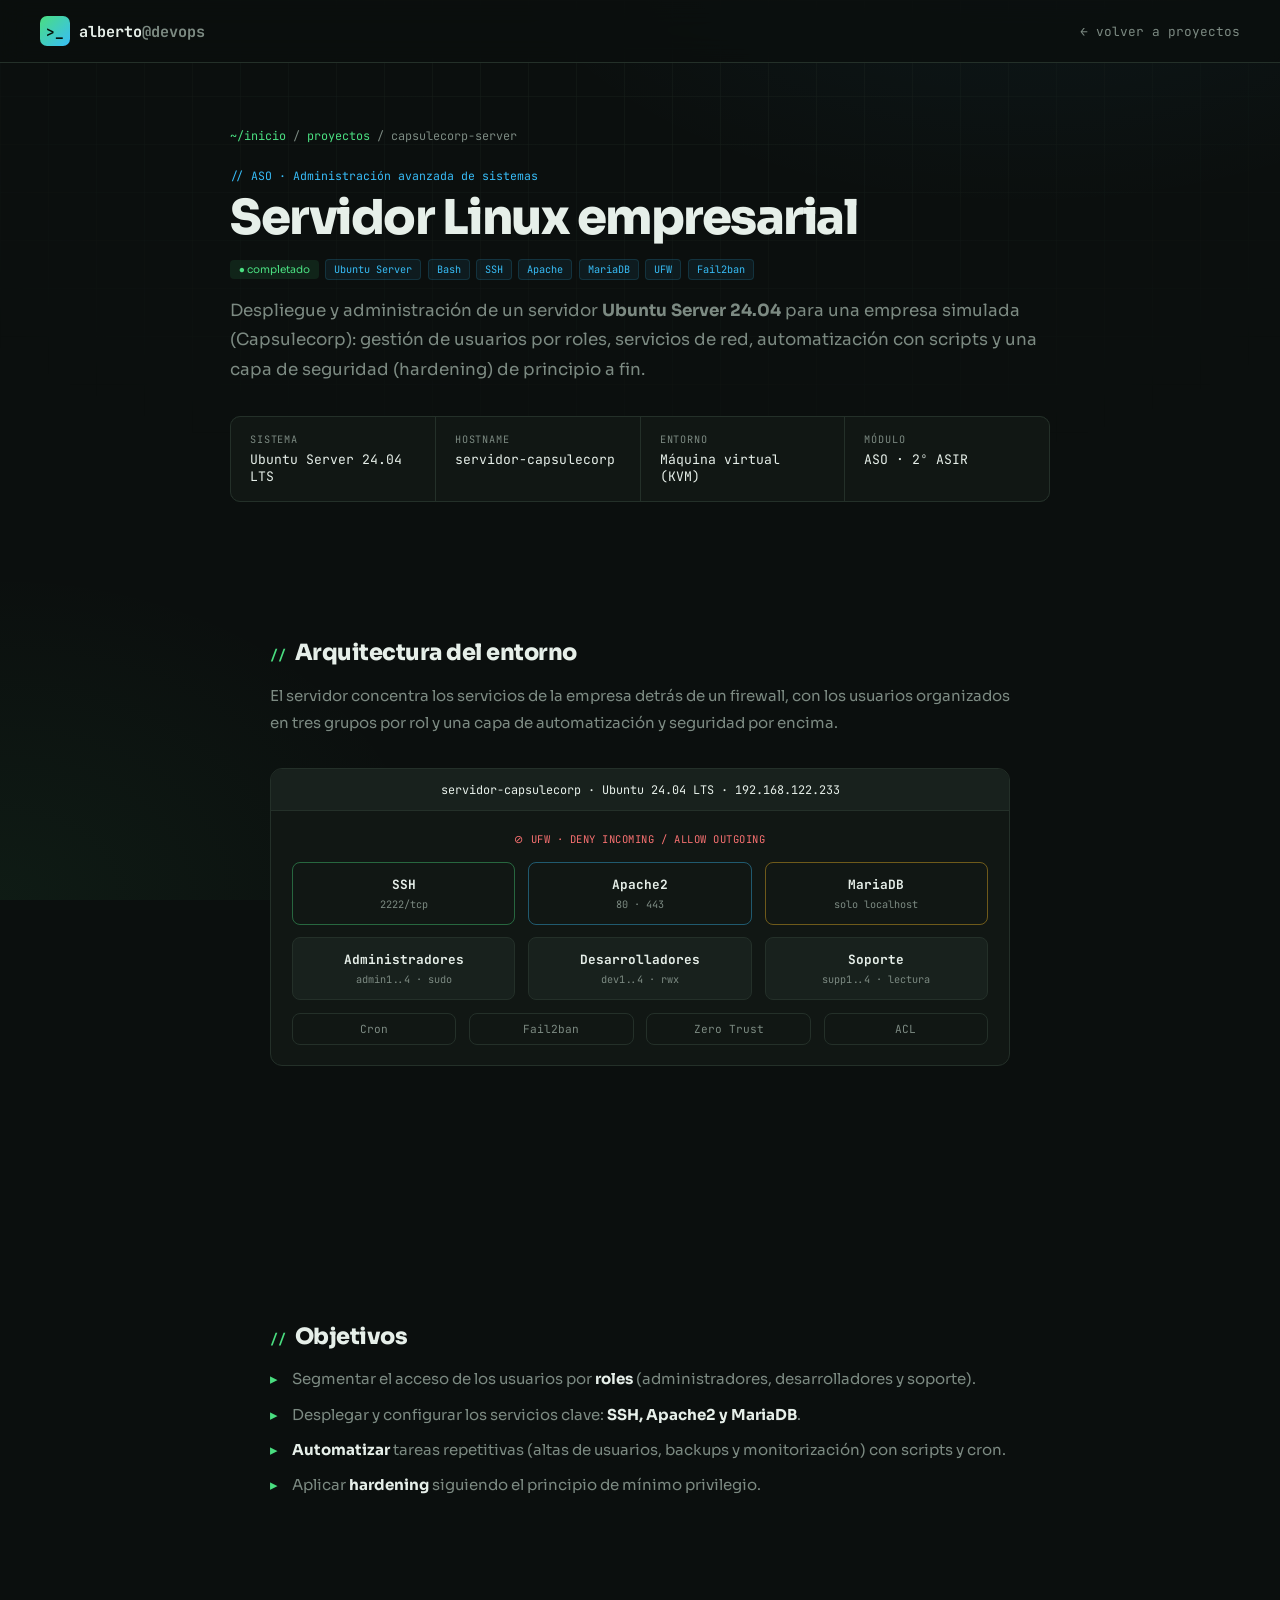
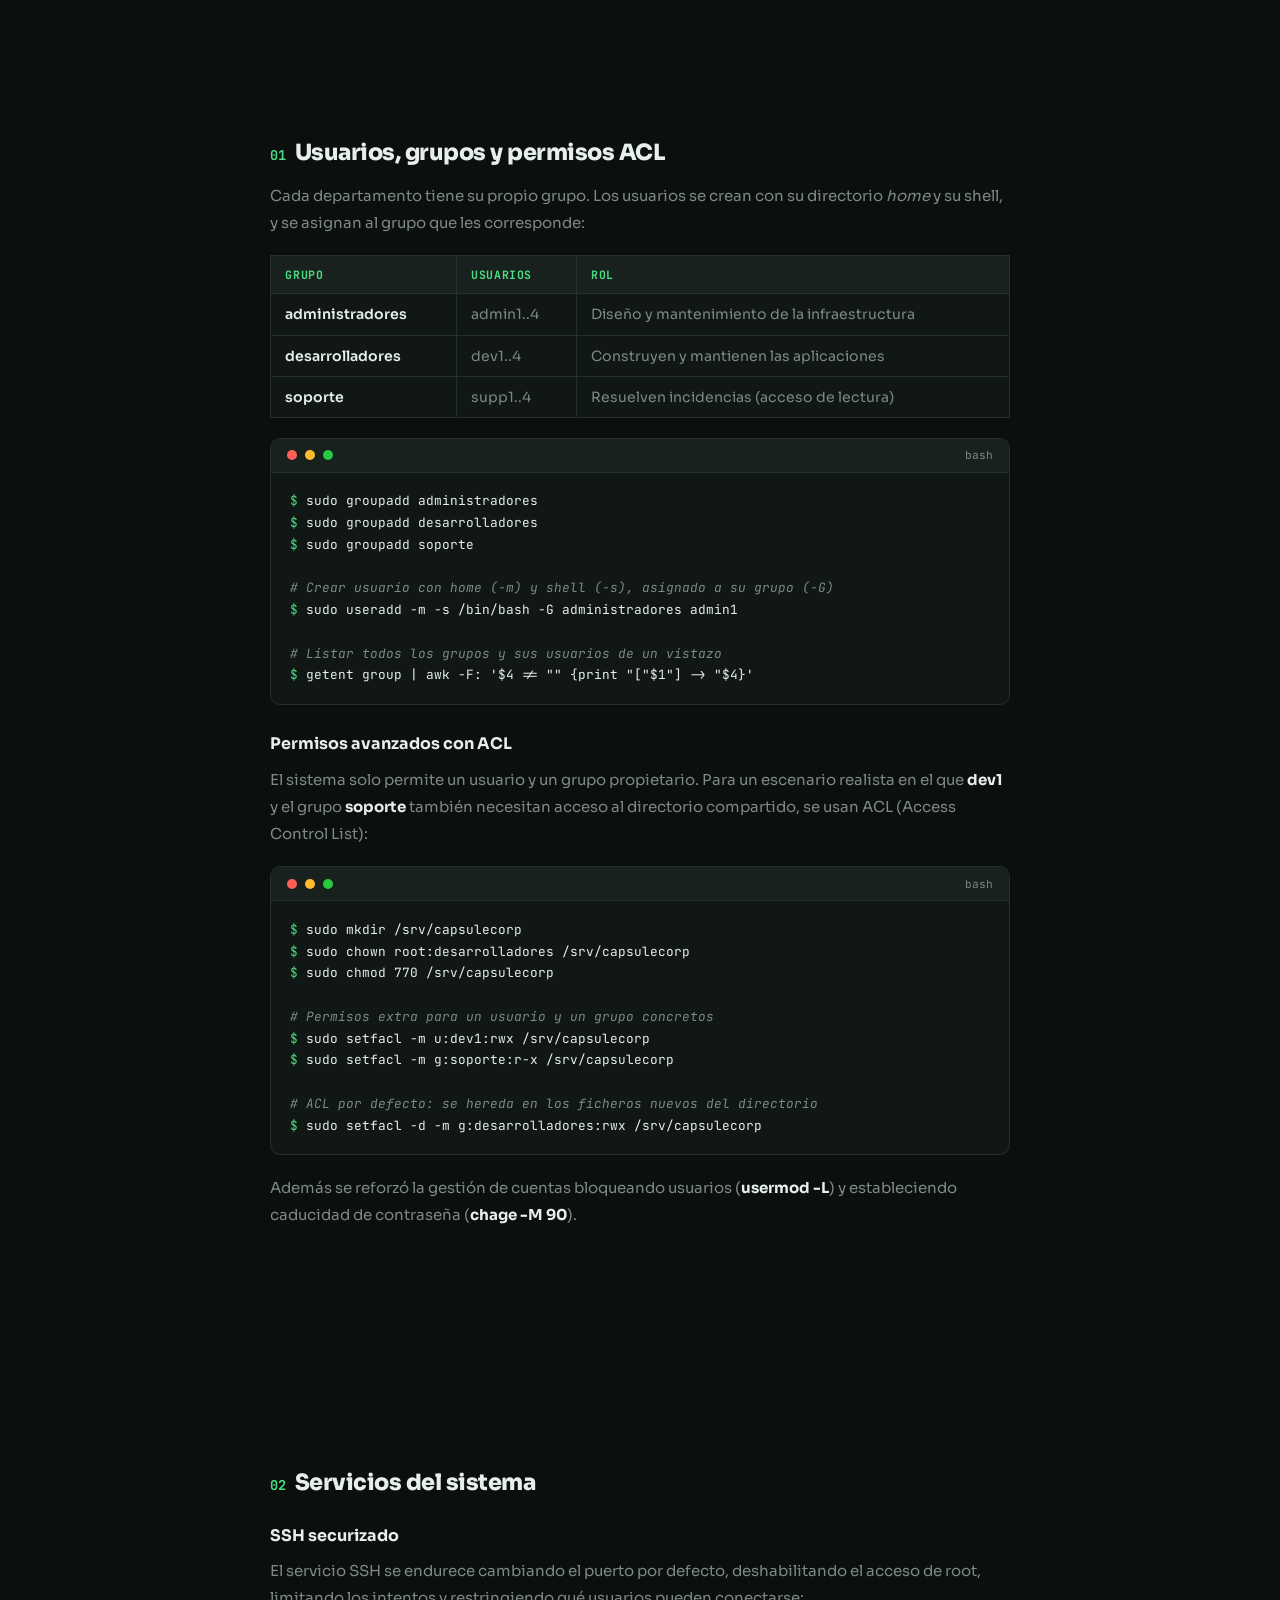
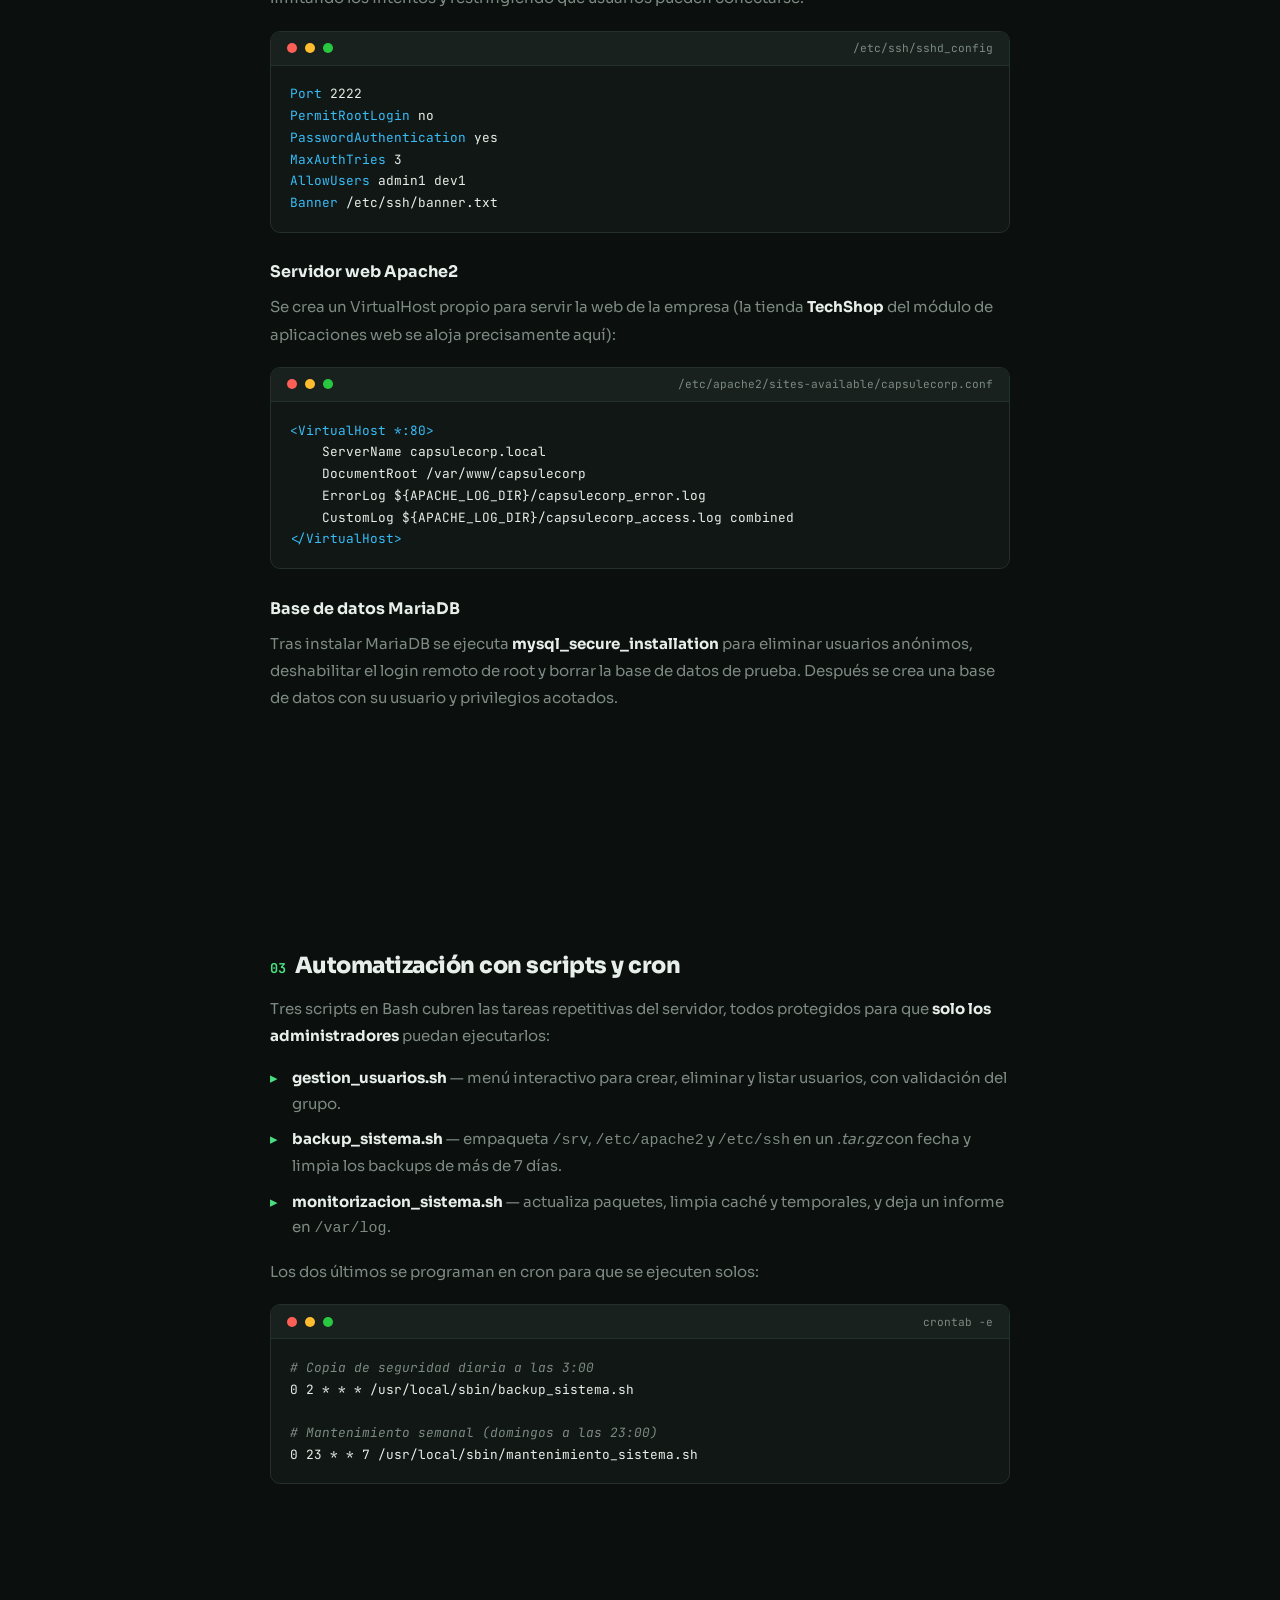
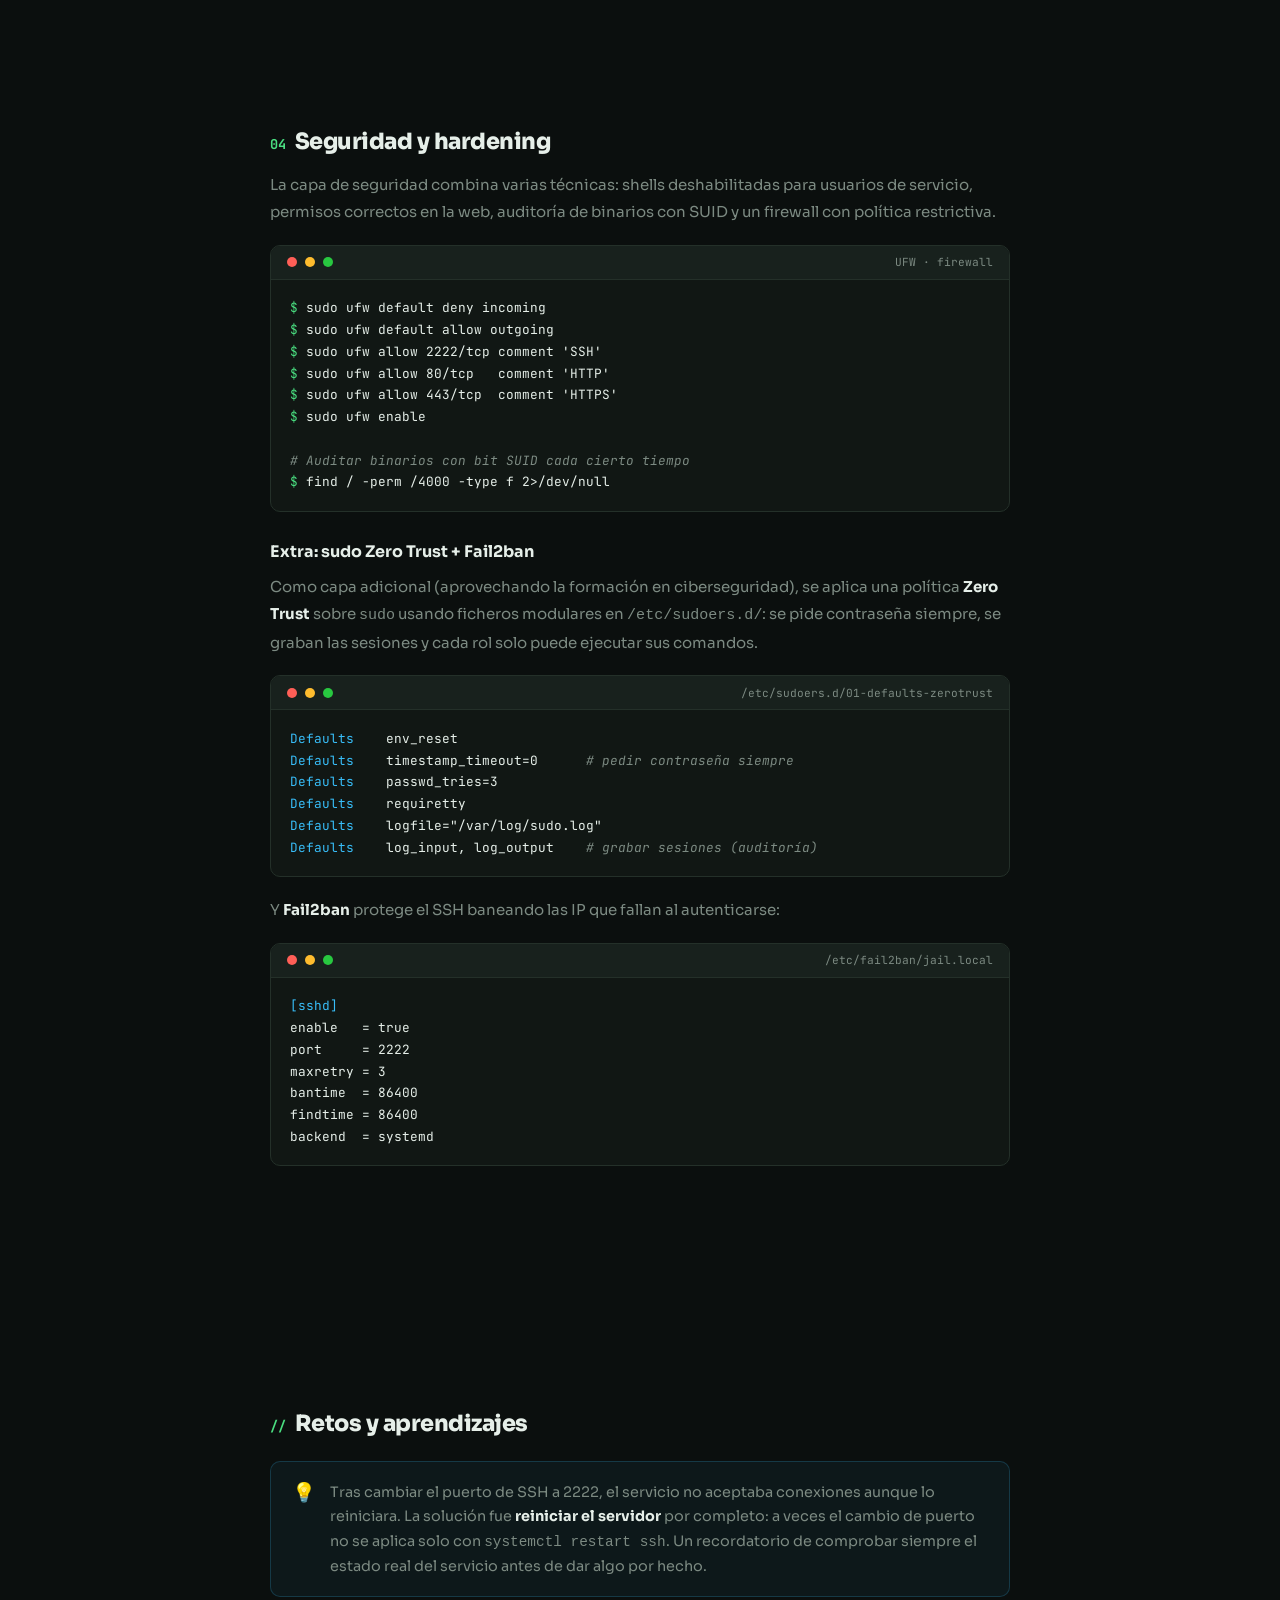
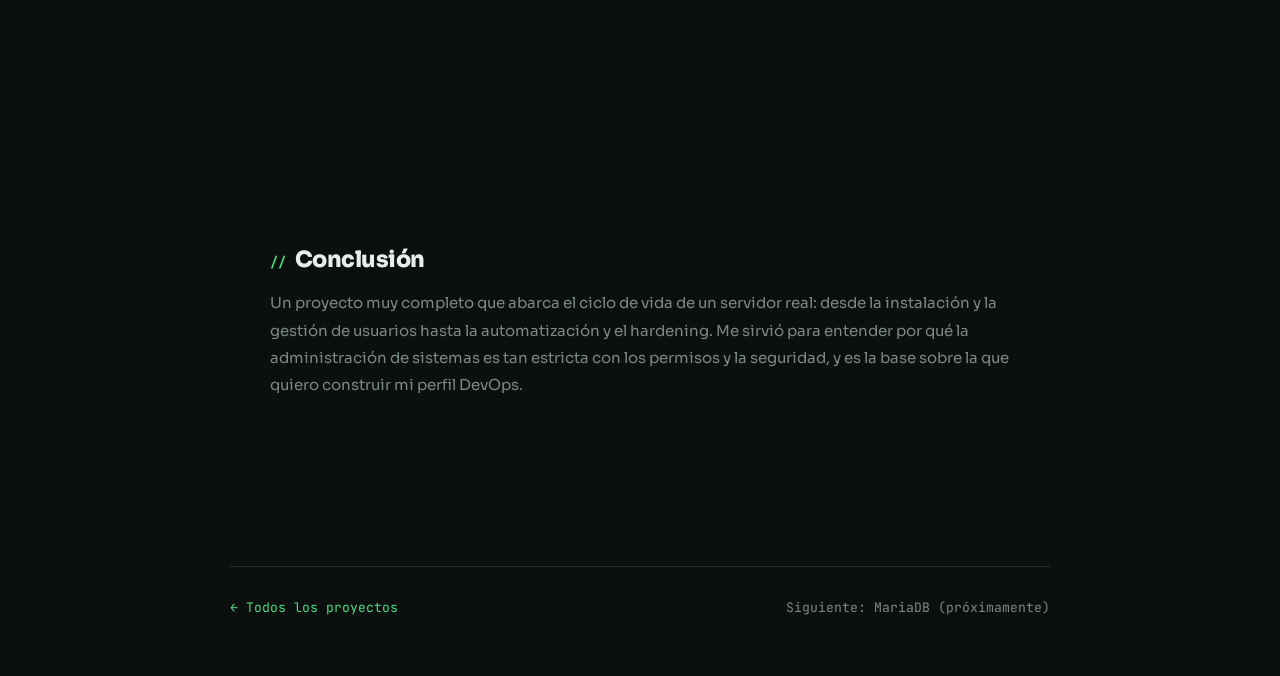
==== proyectos/capsulecorp-server.html @ 1e6c34c0 "." ====
<!DOCTYPE html>
<html lang="es">
<head>
  <meta charset="UTF-8" />
  <meta name="viewport" content="width=device-width, initial-scale=1.0" />
  <title>capsulecorp-server — Servidor Linux empresarial · Alberto Mira</title>

  <!-- Favicon -->
  <link rel="icon" type="image/svg+xml" href="../favicon.svg" />

  <!-- Fuentes -->
  <link rel="preconnect" href="https://fonts.googleapis.com" />
  <link href="https://fonts.googleapis.com/css2?family=JetBrains+Mono:wght@400;500;700&family=Sora:wght@400;500;600;700;800&display=swap" rel="stylesheet" />

  <!-- Estilos: base + detalle -->
  <link rel="stylesheet" href="../css/styles.css" />
  <link rel="stylesheet" href="../css/proyecto.css" />
</head>
<body id="top">

  <div class="bg-fixed"></div>
  <div class="bg-grid"></div>

  <!-- ====================== NAV ====================== -->
  <nav>
    <a href="../index.html" class="logo">
      <span class="logo-mark">&gt;_</span>
      <span class="logo-text">alberto<span class="dim">@devops</span></span>
    </a>
    <a href="../index.html#projects" class="back-link">← volver a proyectos</a>
  </nav>

  <!-- ====================== CONTENIDO ====================== -->
  <main class="detail">

    <!-- Cabecera -->
    <div class="detail-breadcrumb">
      <a href="../index.html">~/inicio</a> / <a href="../index.html#projects">proyectos</a> / capsulecorp-server
    </div>

    <p class="detail-module">// ASO · Administración avanzada de sistemas</p>
    <h1 class="detail-title">Servidor Linux empresarial</h1>

    <div class="detail-meta">
      <span class="deploy-badge ok">● completado</span>
      <span class="dtag">Ubuntu Server</span>
      <span class="dtag">Bash</span>
      <span class="dtag">SSH</span>
      <span class="dtag">Apache</span>
      <span class="dtag">MariaDB</span>
      <span class="dtag">UFW</span>
      <span class="dtag">Fail2ban</span>
    </div>

    <p class="detail-lead">Despliegue y administración de un servidor <strong>Ubuntu Server 24.04</strong> para una empresa simulada (Capsulecorp): gestión de usuarios por roles, servicios de red, automatización con scripts y una capa de seguridad (hardening) de principio a fin.</p>

    <!-- Ficha de datos -->
    <div class="detail-facts">
      <div class="fact"><div class="k">Sistema</div><div class="v">Ubuntu Server 24.04 LTS</div></div>
      <div class="fact"><div class="k">Hostname</div><div class="v">servidor-capsulecorp</div></div>
      <div class="fact"><div class="k">Entorno</div><div class="v">Máquina virtual (KVM)</div></div>
      <div class="fact"><div class="k">Módulo</div><div class="v">ASO · 2º ASIR</div></div>
    </div>

    <!-- Arquitectura -->
    <section class="detail-section reveal">
      <h2 data-no="//">Arquitectura del entorno</h2>
      <p>El servidor concentra los servicios de la empresa detrás de un firewall, con los usuarios organizados en tres grupos por rol y una capa de automatización y seguridad por encima.</p>

      <div class="arch">
        <div class="arch-head">servidor-capsulecorp · Ubuntu 24.04 LTS · 192.168.122.233</div>
        <div class="arch-firewall">
          <span class="arch-label">⊘ UFW · deny incoming / allow outgoing</span>

          <div class="arch-row">
            <div class="arch-box green">SSH<span>2222/tcp</span></div>
            <div class="arch-box info">Apache2<span>80 · 443</span></div>
            <div class="arch-box amber">MariaDB<span>solo localhost</span></div>
          </div>

          <div class="arch-row">
            <div class="arch-box ghost">Administradores<span>admin1..4 · sudo</span></div>
            <div class="arch-box ghost">Desarrolladores<span>dev1..4 · rwx</span></div>
            <div class="arch-box ghost">Soporte<span>supp1..4 · lectura</span></div>
          </div>

          <div class="arch-row small">
            <div class="arch-box mini">Cron</div>
            <div class="arch-box mini">Fail2ban</div>
            <div class="arch-box mini">Zero Trust</div>
            <div class="arch-box mini">ACL</div>
          </div>
        </div>
      </div>
    </section>

    <!-- Objetivos -->
    <section class="detail-section reveal">
      <h2 data-no="//">Objetivos</h2>
      <ul>
        <li>Segmentar el acceso de los usuarios por <strong>roles</strong> (administradores, desarrolladores y soporte).</li>
        <li>Desplegar y configurar los servicios clave: <strong>SSH, Apache2 y MariaDB</strong>.</li>
        <li><strong>Automatizar</strong> tareas repetitivas (altas de usuarios, backups y monitorización) con scripts y cron.</li>
        <li>Aplicar <strong>hardening</strong> siguiendo el principio de mínimo privilegio.</li>
      </ul>
    </section>

    <!-- 1. Usuarios y ACL -->
    <section class="detail-section reveal">
      <h2 data-no="01">Usuarios, grupos y permisos ACL</h2>
      <p>Cada departamento tiene su propio grupo. Los usuarios se crean con su directorio <em>home</em> y su shell, y se asignan al grupo que les corresponde:</p>

      <table class="info-table">
        <thead>
          <tr><th>Grupo</th><th>Usuarios</th><th>Rol</th></tr>
        </thead>
        <tbody>
          <tr><td>administradores</td><td>admin1..4</td><td>Diseño y mantenimiento de la infraestructura</td></tr>
          <tr><td>desarrolladores</td><td>dev1..4</td><td>Construyen y mantienen las aplicaciones</td></tr>
          <tr><td>soporte</td><td>supp1..4</td><td>Resuelven incidencias (acceso de lectura)</td></tr>
        </tbody>
      </table>

      <div class="code">
        <div class="code-bar"><span class="cdot r"></span><span class="cdot y"></span><span class="cdot g"></span><span class="code-title">bash</span></div>
<pre class="code-body"><span class="prompt">$</span> sudo groupadd administradores
<span class="prompt">$</span> sudo groupadd desarrolladores
<span class="prompt">$</span> sudo groupadd soporte

<span class="comment"># Crear usuario con home (-m) y shell (-s), asignado a su grupo (-G)</span>
<span class="prompt">$</span> sudo useradd -m -s /bin/bash -G administradores admin1

<span class="comment"># Listar todos los grupos y sus usuarios de un vistazo</span>
<span class="prompt">$</span> getent group | awk -F: '$4 != "" {print "["$1"] -> "$4}'</pre>
      </div>

      <h3>Permisos avanzados con ACL</h3>
      <p>El sistema solo permite un usuario y un grupo propietario. Para un escenario realista en el que <strong>dev1</strong> y el grupo <strong>soporte</strong> también necesitan acceso al directorio compartido, se usan ACL (Access Control List):</p>

      <div class="code">
        <div class="code-bar"><span class="cdot r"></span><span class="cdot y"></span><span class="cdot g"></span><span class="code-title">bash</span></div>
<pre class="code-body"><span class="prompt">$</span> sudo mkdir /srv/capsulecorp
<span class="prompt">$</span> sudo chown root:desarrolladores /srv/capsulecorp
<span class="prompt">$</span> sudo chmod 770 /srv/capsulecorp

<span class="comment"># Permisos extra para un usuario y un grupo concretos</span>
<span class="prompt">$</span> sudo setfacl -m u:dev1:rwx /srv/capsulecorp
<span class="prompt">$</span> sudo setfacl -m g:soporte:r-x /srv/capsulecorp

<span class="comment"># ACL por defecto: se hereda en los ficheros nuevos del directorio</span>
<span class="prompt">$</span> sudo setfacl -d -m g:desarrolladores:rwx /srv/capsulecorp</pre>
      </div>

      <p>Además se reforzó la gestión de cuentas bloqueando usuarios (<strong>usermod -L</strong>) y estableciendo caducidad de contraseña (<strong>chage -M 90</strong>).</p>
    </section>

    <!-- 2. Servicios -->
    <section class="detail-section reveal">
      <h2 data-no="02">Servicios del sistema</h2>

      <h3>SSH securizado</h3>
      <p>El servicio SSH se endurece cambiando el puerto por defecto, deshabilitando el acceso de root, limitando los intentos y restringiendo qué usuarios pueden conectarse:</p>

      <div class="code">
        <div class="code-bar"><span class="cdot r"></span><span class="cdot y"></span><span class="cdot g"></span><span class="code-title">/etc/ssh/sshd_config</span></div>
<pre class="code-body"><span class="key">Port</span> 2222
<span class="key">PermitRootLogin</span> no
<span class="key">PasswordAuthentication</span> yes
<span class="key">MaxAuthTries</span> 3
<span class="key">AllowUsers</span> admin1 dev1
<span class="key">Banner</span> /etc/ssh/banner.txt</pre>
      </div>

      <h3>Servidor web Apache2</h3>
      <p>Se crea un VirtualHost propio para servir la web de la empresa (la tienda <strong>TechShop</strong> del módulo de aplicaciones web se aloja precisamente aquí):</p>

      <div class="code">
        <div class="code-bar"><span class="cdot r"></span><span class="cdot y"></span><span class="cdot g"></span><span class="code-title">/etc/apache2/sites-available/capsulecorp.conf</span></div>
<pre class="code-body"><span class="key">&lt;VirtualHost *:80&gt;</span>
    ServerName capsulecorp.local
    DocumentRoot /var/www/capsulecorp
    ErrorLog ${APACHE_LOG_DIR}/capsulecorp_error.log
    CustomLog ${APACHE_LOG_DIR}/capsulecorp_access.log combined
<span class="key">&lt;/VirtualHost&gt;</span></pre>
      </div>

      <h3>Base de datos MariaDB</h3>
      <p>Tras instalar MariaDB se ejecuta <strong>mysql_secure_installation</strong> para eliminar usuarios anónimos, deshabilitar el login remoto de root y borrar la base de datos de prueba. Después se crea una base de datos con su usuario y privilegios acotados.</p>
    </section>

    <!-- 3. Automatización -->
    <section class="detail-section reveal">
      <h2 data-no="03">Automatización con scripts y cron</h2>
      <p>Tres scripts en Bash cubren las tareas repetitivas del servidor, todos protegidos para que <strong>solo los administradores</strong> puedan ejecutarlos:</p>
      <ul>
        <li><strong>gestion_usuarios.sh</strong> — menú interactivo para crear, eliminar y listar usuarios, con validación del grupo.</li>
        <li><strong>backup_sistema.sh</strong> — empaqueta <code>/srv</code>, <code>/etc/apache2</code> y <code>/etc/ssh</code> en un <em>.tar.gz</em> con fecha y limpia los backups de más de 7 días.</li>
        <li><strong>monitorizacion_sistema.sh</strong> — actualiza paquetes, limpia caché y temporales, y deja un informe en <code>/var/log</code>.</li>
      </ul>

      <p>Los dos últimos se programan en cron para que se ejecuten solos:</p>

      <div class="code">
        <div class="code-bar"><span class="cdot r"></span><span class="cdot y"></span><span class="cdot g"></span><span class="code-title">crontab -e</span></div>
<pre class="code-body"><span class="comment"># Copia de seguridad diaria a las 3:00</span>
0 2 * * * /usr/local/sbin/backup_sistema.sh

<span class="comment"># Mantenimiento semanal (domingos a las 23:00)</span>
0 23 * * 7 /usr/local/sbin/mantenimiento_sistema.sh</pre>
      </div>
    </section>

    <!-- 4. Hardening -->
    <section class="detail-section reveal">
      <h2 data-no="04">Seguridad y hardening</h2>
      <p>La capa de seguridad combina varias técnicas: shells deshabilitadas para usuarios de servicio, permisos correctos en la web, auditoría de binarios con SUID y un firewall con política restrictiva.</p>

      <div class="code">
        <div class="code-bar"><span class="cdot r"></span><span class="cdot y"></span><span class="cdot g"></span><span class="code-title">UFW · firewall</span></div>
<pre class="code-body"><span class="prompt">$</span> sudo ufw default deny incoming
<span class="prompt">$</span> sudo ufw default allow outgoing
<span class="prompt">$</span> sudo ufw allow 2222/tcp comment 'SSH'
<span class="prompt">$</span> sudo ufw allow 80/tcp   comment 'HTTP'
<span class="prompt">$</span> sudo ufw allow 443/tcp  comment 'HTTPS'
<span class="prompt">$</span> sudo ufw enable

<span class="comment"># Auditar binarios con bit SUID cada cierto tiempo</span>
<span class="prompt">$</span> find / -perm /4000 -type f 2&gt;/dev/null</pre>
      </div>

      <h3>Extra: sudo Zero Trust + Fail2ban</h3>
      <p>Como capa adicional (aprovechando la formación en ciberseguridad), se aplica una política <strong>Zero Trust</strong> sobre <code>sudo</code> usando ficheros modulares en <code>/etc/sudoers.d/</code>: se pide contraseña siempre, se graban las sesiones y cada rol solo puede ejecutar sus comandos.</p>

      <div class="code">
        <div class="code-bar"><span class="cdot r"></span><span class="cdot y"></span><span class="cdot g"></span><span class="code-title">/etc/sudoers.d/01-defaults-zerotrust</span></div>
<pre class="code-body"><span class="key">Defaults</span>    env_reset
<span class="key">Defaults</span>    timestamp_timeout=0      <span class="comment"># pedir contraseña siempre</span>
<span class="key">Defaults</span>    passwd_tries=3
<span class="key">Defaults</span>    requiretty
<span class="key">Defaults</span>    logfile="/var/log/sudo.log"
<span class="key">Defaults</span>    log_input, log_output    <span class="comment"># grabar sesiones (auditoría)</span></pre>
      </div>

      <p>Y <strong>Fail2ban</strong> protege el SSH baneando las IP que fallan al autenticarse:</p>

      <div class="code">
        <div class="code-bar"><span class="cdot r"></span><span class="cdot y"></span><span class="cdot g"></span><span class="code-title">/etc/fail2ban/jail.local</span></div>
<pre class="code-body"><span class="key">[sshd]</span>
enable   = true
port     = 2222
maxretry = 3
bantime  = 86400
findtime = 86400
backend  = systemd</pre>
      </div>
    </section>

    <!-- Retos -->
    <section class="detail-section reveal">
      <h2 data-no="//">Retos y aprendizajes</h2>
      <div class="callout">
        <span class="ico">💡</span>
        <p>Tras cambiar el puerto de SSH a 2222, el servicio no aceptaba conexiones aunque lo reiniciara. La solución fue <strong>reiniciar el servidor</strong> por completo: a veces el cambio de puerto no se aplica solo con <code>systemctl restart ssh</code>. Un recordatorio de comprobar siempre el estado real del servicio antes de dar algo por hecho.</p>
      </div>
    </section>

    <!-- Conclusión -->
    <section class="detail-section reveal">
      <h2 data-no="//">Conclusión</h2>
      <p>Un proyecto muy completo que abarca el ciclo de vida de un servidor real: desde la instalación y la gestión de usuarios hasta la automatización y el hardening. Me sirvió para entender por qué la administración de sistemas es tan estricta con los permisos y la seguridad, y es la base sobre la que quiero construir mi perfil DevOps.</p>
    </section>

    <!-- Navegación entre proyectos -->
    <div class="detail-foot-nav">
      <a href="../index.html#projects">← Todos los proyectos</a>
      <a href="#" class="muted">Siguiente: MariaDB (próximamente)</a>
    </div>

  </main>

  <!-- Script (con guardas, seguro en cualquier página) -->
  <script src="../js/index.js"></script>
</body>
</html>
---- css/styles.css ----
/* =========================================================
   PORTFOLIO · Alberto Mira (xhinen)
   Hoja de estilos principal
   ========================================================= */


/* =========================================================
   1. RESET Y VARIABLES
   ========================================================= */

*,
*::before,
*::after {
  margin: 0;
  padding: 0;
  box-sizing: border-box;
}

:root {
  /* Colores base */
  --bg: #0b0f0e;
  --surface: #111714;
  --surface2: #18211d;
  --border: #243029;

  /* Colores de acento */
  --ok: #4ade80;       /* verde "passing / healthy" */
  --build: #fbbf24;    /* ámbar "building / aprendiendo" */
  --info: #38bdf8;     /* azul "cloud / info" */
  --danger: #f87171;   /* rojo errores */

  /* Texto */
  --text: #e6efe9;
  --muted: #7c8a82;

  /* Tipografías */
  --mono: 'JetBrains Mono', monospace;
  --sans: 'Sora', sans-serif;
}

html {
  scroll-behavior: smooth;
}

body {
  background: var(--bg);
  color: var(--text);
  font-family: var(--sans);
  overflow-x: hidden;
}

::selection {
  background: rgba(74, 222, 128, 0.22);
  color: #fff;
}

/* Barra de scroll */
::-webkit-scrollbar {
  width: 10px;
}

::-webkit-scrollbar-track {
  background: var(--bg);
}

::-webkit-scrollbar-thumb {
  background: var(--border);
  border-radius: 10px;
}

::-webkit-scrollbar-thumb:hover {
  background: var(--ok);
}


/* =========================================================
   2. FONDO (rejilla + resplandores)
   ========================================================= */

.bg-fixed {
  position: fixed;
  inset: 0;
  z-index: -2;
  background:
    radial-gradient(900px 500px at 80% -10%, rgba(56, 189, 248, 0.06), transparent 60%),
    radial-gradient(800px 600px at 0% 100%, rgba(74, 222, 128, 0.06), transparent 55%),
    var(--bg);
}

.bg-grid {
  position: fixed;
  inset: 0;
  z-index: -1;
  opacity: 0.5;
  background-image:
    linear-gradient(rgba(36, 48, 41, 0.5) 1px, transparent 1px),
    linear-gradient(90deg, rgba(36, 48, 41, 0.5) 1px, transparent 1px);
  background-size: 48px 48px;
  -webkit-mask-image: radial-gradient(ellipse 100% 80% at 50% 0%, #000 20%, transparent 70%);
  mask-image: radial-gradient(ellipse 100% 80% at 50% 0%, #000 20%, transparent 70%);
}


/* =========================================================
   3. NAVEGACIÓN
   ========================================================= */

nav {
  position: fixed;
  top: 0;
  left: 0;
  right: 0;
  z-index: 100;
  display: flex;
  align-items: center;
  justify-content: space-between;
  padding: 1rem 2.5rem;
  background: rgba(11, 15, 14, 0.78);
  backdrop-filter: blur(14px);
  border-bottom: 1px solid var(--border);
}

.logo {
  display: flex;
  align-items: center;
  gap: 0.55rem;
  text-decoration: none;
}

.logo-mark {
  width: 30px;
  height: 30px;
  border-radius: 7px;
  background: linear-gradient(135deg, var(--ok), var(--info));
  display: flex;
  align-items: center;
  justify-content: center;
  font-family: var(--mono);
  font-weight: 700;
  font-size: 0.9rem;
  color: #07120c;
}

.logo-text {
  font-family: var(--mono);
  font-weight: 700;
  font-size: 0.95rem;
  color: var(--text);
}

.logo-text .dim {
  color: var(--muted);
}

.nav-links {
  display: flex;
  gap: 1.8rem;
  list-style: none;
}

.nav-links a {
  text-decoration: none;
  color: var(--muted);
  font-family: var(--mono);
  font-size: 0.78rem;
  transition: color 0.2s;
}

.nav-links a:hover {
  color: var(--ok);
}

.nav-pill {
  display: flex;
  align-items: center;
  gap: 0.5rem;
  font-family: var(--mono);
  font-size: 0.72rem;
  color: var(--ok);
  border: 1px solid rgba(74, 222, 128, 0.25);
  border-radius: 6px;
  padding: 0.35rem 0.75rem;
  background: rgba(74, 222, 128, 0.06);
}

.nav-pill .dot {
  width: 7px;
  height: 7px;
  border-radius: 50%;
  background: var(--ok);
  box-shadow: 0 0 8px var(--ok);
  animation: pulse 1.6s infinite;
}

@keyframes pulse {
  0%, 100% { opacity: 1; }
  50%      { opacity: 0.4; }
}

/* Botón hamburguesa (oculto en escritorio) */
.menu-toggle {
  display: none;
  width: 40px;
  height: 40px;
  background: none;
  border: 1px solid var(--border);
  border-radius: 8px;
  color: var(--text);
  font-size: 1.2rem;
  cursor: pointer;
}


/* =========================================================
   4. HERO
   ========================================================= */

.hero {
  max-width: 1240px;
  margin: 0 auto;
  padding: 9rem 2.5rem 4rem;
  display: grid;
  grid-template-columns: 1fr 0.95fr;
  gap: 3.5rem;
  align-items: center;
}

.hero-left {
  animation: rise 0.8s ease both;
}

@keyframes rise {
  from { opacity: 0; transform: translateY(26px); }
  to   { opacity: 1; transform: translateY(0); }
}

.tagline {
  display: inline-flex;
  align-items: center;
  gap: 0.6rem;
  font-family: var(--mono);
  font-size: 0.72rem;
  color: var(--muted);
  border: 1px solid var(--border);
  border-radius: 6px;
  padding: 0.4rem 0.85rem;
  margin-bottom: 1.8rem;
}

.tagline .gt {
  color: var(--ok);
}

.hero h1 {
  font-size: clamp(2.6rem, 6vw, 4.6rem);
  font-weight: 800;
  line-height: 1.02;
  letter-spacing: -2px;
  margin-bottom: 1.3rem;
}

.hero h1 .role {
  background: linear-gradient(120deg, var(--ok), var(--info));
  -webkit-background-clip: text;
  background-clip: text;
  -webkit-text-fill-color: transparent;
}

.hero .lead {
  font-size: 1.05rem;
  color: var(--muted);
  line-height: 1.75;
  max-width: 480px;
  margin-bottom: 2rem;
}

.hero .lead strong {
  color: var(--text);
  font-weight: 600;
}

.cta {
  display: flex;
  gap: 0.75rem;
  flex-wrap: wrap;
  align-items: center;
}

.btn {
  display: inline-flex;
  align-items: center;
  gap: 0.5rem;
  padding: 0.8rem 1.5rem;
  border: none;
  border-radius: 8px;
  cursor: pointer;
  font-family: var(--sans);
  font-weight: 600;
  font-size: 0.88rem;
  text-decoration: none;
  transition: all 0.25s;
}

.btn-primary {
  background: var(--ok);
  color: #07120c;
}

.btn-primary:hover {
  background: #6ef0a0;
  box-shadow: 0 0 26px rgba(74, 222, 128, 0.35);
  transform: translateY(-2px);
}

.btn-ghost {
  background: transparent;
  color: var(--text);
  border: 1px solid var(--border);
}

.btn-ghost:hover {
  border-color: var(--ok);
  color: var(--ok);
  transform: translateY(-2px);
}

.hero-social {
  display: flex;
  gap: 1rem;
  margin-left: 0.4rem;
}

.hero-social a {
  font-family: var(--mono);
  font-size: 0.78rem;
  color: var(--muted);
  text-decoration: none;
  transition: color 0.2s;
}

.hero-social a:hover {
  color: var(--ok);
}


/* =========================================================
   5. TERMINAL / PIPELINE (tarjeta del hero)
   ========================================================= */

.pipeline {
  background: var(--surface);
  border: 1px solid var(--border);
  border-radius: 14px;
  overflow: hidden;
  box-shadow: 0 28px 60px rgba(0, 0, 0, 0.5);
  animation: rise 0.8s ease 0.15s both;
}

.pl-bar {
  display: flex;
  align-items: center;
  gap: 0.6rem;
  padding: 0.8rem 1.1rem;
  background: var(--surface2);
  border-bottom: 1px solid var(--border);
  font-family: var(--mono);
  font-size: 0.74rem;
  color: var(--muted);
}

.pl-bar .branch {
  color: var(--ok);
}

.pl-bar .commit {
  margin-left: auto;
}

.pl-body {
  padding: 1.4rem 1.3rem;
}

.pl-stage {
  display: flex;
  align-items: center;
  gap: 0.9rem;
  padding: 0.7rem 0;
  position: relative;
}

/* Línea conectora entre etapas */
.pl-stage:not(:last-child)::after {
  content: '';
  position: absolute;
  left: 13px;
  top: 38px;
  bottom: -8px;
  width: 2px;
  background: var(--border);
}

.pl-stage.done:not(:last-child)::after {
  background: var(--ok);
}

.pl-icon {
  width: 28px;
  height: 28px;
  flex-shrink: 0;
  z-index: 2;
  display: flex;
  align-items: center;
  justify-content: center;
  border: 2px solid var(--border);
  border-radius: 50%;
  background: var(--bg);
  font-family: var(--mono);
  font-size: 0.8rem;
}

.pl-stage.done .pl-icon {
  border-color: var(--ok);
  color: var(--ok);
}

.pl-stage.running .pl-icon {
  border-color: var(--build);
  color: var(--build);
  animation: spin 1.4s linear infinite;
}

@keyframes spin {
  to { transform: rotate(360deg); }
}

.pl-info {
  flex: 1;
}

.pl-name {
  font-family: var(--mono);
  font-size: 0.85rem;
  font-weight: 500;
}

.pl-meta {
  font-family: var(--mono);
  font-size: 0.68rem;
  color: var(--muted);
}

.pl-status {
  font-family: var(--mono);
  font-size: 0.68rem;
  padding: 0.15rem 0.5rem;
  border-radius: 4px;
}

.pl-status.ok {
  color: var(--ok);
  background: rgba(74, 222, 128, 0.1);
}

.pl-status.run {
  color: var(--build);
  background: rgba(251, 191, 36, 0.1);
}

.pl-foot {
  display: flex;
  gap: 1.5rem;
  padding: 0.9rem 1.3rem;
  border-top: 1px solid var(--border);
  background: rgba(0, 0, 0, 0.2);
}

.pl-foot .v {
  font-family: var(--mono);
  font-size: 1rem;
  font-weight: 700;
  color: var(--ok);
}

.pl-foot .l {
  font-size: 0.62rem;
  color: var(--muted);
  text-transform: uppercase;
  letter-spacing: 0.08em;
}


/* =========================================================
   6. SECCIONES (cabeceras genéricas)
   ========================================================= */

section {
  max-width: 1240px;
  margin: 0 auto;
  padding: 5.5rem 2.5rem;
}

.sec-head {
  display: flex;
  align-items: baseline;
  gap: 0.9rem;
  margin-bottom: 2.8rem;
}

.sec-no {
  font-family: var(--mono);
  font-size: 0.8rem;
  color: var(--ok);
}

.sec-title {
  font-size: clamp(1.6rem, 3.5vw, 2.6rem);
  font-weight: 800;
  letter-spacing: -1px;
}

.sec-line {
  flex: 1;
  height: 1px;
  align-self: center;
  background: var(--border);
}


/* =========================================================
   7. SOBRE MÍ
   ========================================================= */

.about-grid {
  display: grid;
  grid-template-columns: 1fr 0.85fr;
  gap: 2.5rem;
  align-items: start;
}

.about-text p {
  color: var(--muted);
  line-height: 1.85;
  margin-bottom: 1.2rem;
  font-size: 0.97rem;
}

.about-text strong {
  color: var(--text);
}

/* Tarjeta tipo manifiesto YAML */
.manifest {
  background: var(--surface);
  border: 1px solid var(--border);
  border-radius: 12px;
  overflow: hidden;
  font-family: var(--mono);
}

.manifest-bar {
  padding: 0.6rem 1rem;
  background: var(--surface2);
  border-bottom: 1px solid var(--border);
  font-size: 0.72rem;
  color: var(--muted);
}

.manifest-bar .dotr {
  color: var(--build);
}

.manifest-body {
  padding: 1.2rem 1.3rem;
  font-size: 0.8rem;
  line-height: 1.9;
}

.mf-key {
  color: var(--info);
}

.mf-str {
  color: var(--ok);
}

.mf-dim {
  color: var(--muted);
}

.mf-ind {
  padding-left: 1.2rem;
}


/* =========================================================
   8. STACK (tarjetas por categoría)
   ========================================================= */

.stack-cats {
  display: grid;
  grid-template-columns: repeat(auto-fill, minmax(280px, 1fr));
  gap: 1.2rem;
}

.cat-card {
  background: var(--surface);
  border: 1px solid var(--border);
  border-radius: 12px;
  padding: 1.4rem;
  transition: border-color 0.2s;
}

.cat-card:hover {
  border-color: rgba(74, 222, 128, 0.3);
}

.cat-head {
  display: flex;
  align-items: center;
  gap: 0.7rem;
  margin-bottom: 1.1rem;
}

.cat-icon {
  width: 36px;
  height: 36px;
  border-radius: 8px;
  background: rgba(74, 222, 128, 0.08);
  border: 1px solid rgba(74, 222, 128, 0.15);
  display: flex;
  align-items: center;
  justify-content: center;
  font-size: 1.1rem;
}

.cat-name {
  font-weight: 700;
  font-size: 0.95rem;
}

.cat-no {
  margin-left: auto;
  font-family: var(--mono);
  font-size: 0.68rem;
  color: var(--muted);
}

.chips {
  display: flex;
  flex-wrap: wrap;
  gap: 0.45rem;
}

.chip {
  font-family: var(--mono);
  font-size: 0.72rem;
  color: var(--text);
  background: var(--surface2);
  border: 1px solid var(--border);
  padding: 0.32rem 0.7rem;
  border-radius: 6px;
  transition: all 0.2s;
}

.chip:hover {
  border-color: var(--ok);
  color: var(--ok);
}

/* Chips de "aprendiendo" (punteado y ámbar) */
.chip.learning {
  color: var(--build);
  border-style: dashed;
}


/* =========================================================
   9. PROYECTOS (tarjetas estilo "deploy")
   ========================================================= */

.deploys {
  display: grid;
  grid-template-columns: repeat(auto-fill, minmax(340px, 1fr));
  gap: 1.2rem;
}

.deploy {
  background: var(--surface);
  border: 1px solid var(--border);
  border-radius: 12px;
  overflow: hidden;
  transition: all 0.25s;
}

.deploy:hover {
  border-color: var(--ok);
  transform: translateY(-4px);
  box-shadow: 0 18px 40px rgba(74, 222, 128, 0.05);
}

/* Tarjeta "próximamente" */
.deploy-soon {
  border-style: dashed;
  opacity: 0.75;
}

.deploy-top {
  display: flex;
  align-items: center;
  justify-content: space-between;
  padding: 1rem 1.2rem;
  border-bottom: 1px solid var(--border);
  font-family: var(--mono);
  font-size: 0.72rem;
}

.deploy-repo {
  display: flex;
  align-items: center;
  gap: 0.4rem;
  color: var(--muted);
}

.deploy-repo b {
  color: var(--text);
  font-weight: 500;
}

.deploy-badge {
  padding: 0.18rem 0.55rem;
  border-radius: 4px;
  font-size: 0.65rem;
}

.deploy-badge.ok {
  color: var(--ok);
  background: rgba(74, 222, 128, 0.1);
}

.deploy-badge.run {
  color: var(--build);
  background: rgba(251, 191, 36, 0.1);
}

.deploy-body {
  padding: 1.2rem;
}

.deploy-body h3 {
  font-size: 1.05rem;
  font-weight: 700;
  letter-spacing: -0.3px;
  margin-bottom: 0.55rem;
}

.deploy-body .module {
  font-family: var(--mono);
  font-size: 0.66rem;
  color: var(--info);
  margin-bottom: 0.6rem;
}

.deploy-body p {
  font-size: 0.85rem;
  color: var(--muted);
  line-height: 1.65;
  margin-bottom: 1rem;
}

.deploy-tags {
  display: flex;
  flex-wrap: wrap;
  gap: 0.4rem;
}

.dtag {
  font-family: var(--mono);
  font-size: 0.64rem;
  color: var(--info);
  background: rgba(56, 189, 248, 0.07);
  border: 1px solid rgba(56, 189, 248, 0.15);
  padding: 0.18rem 0.5rem;
  border-radius: 4px;
}

/* Enlace "ver proyecto →" dentro de la tarjeta */
.deploy-link {
  display: inline-block;
  margin-top: 1rem;
  font-family: var(--mono);
  font-size: 0.74rem;
  font-weight: 700;
  color: var(--ok);
  text-decoration: none;
  transition: gap 0.2s, opacity 0.2s;
}

.deploy-link:hover {
  opacity: 0.8;
  text-decoration: underline;
}

.deploy-link.disabled {
  color: var(--muted);
  pointer-events: none;
}


/* =========================================================
   10. FORMACIÓN
   ========================================================= */

.certs {
  display: grid;
  grid-template-columns: repeat(auto-fill, minmax(260px, 1fr));
  gap: 1rem;
}

.cert {
  display: flex;
  align-items: center;
  gap: 0.9rem;
  background: var(--surface);
  border: 1px solid var(--border);
  border-radius: 10px;
  padding: 1rem 1.2rem;
  transition: border-color 0.2s;
}

.cert:hover {
  border-color: rgba(56, 189, 248, 0.3);
}

.cert.placeholder {
  border-style: dashed;
  opacity: 0.7;
}

.cert-ico {
  width: 42px;
  height: 42px;
  flex-shrink: 0;
  border-radius: 9px;
  background: rgba(56, 189, 248, 0.07);
  border: 1px solid rgba(56, 189, 248, 0.12);
  display: flex;
  align-items: center;
  justify-content: center;
  font-size: 1.2rem;
}

.cert h4 {
  font-size: 0.88rem;
  font-weight: 700;
  margin-bottom: 0.15rem;
}

.cert p {
  font-size: 0.7rem;
  color: var(--muted);
  font-family: var(--mono);
}


/* =========================================================
   11. CONTACTO
   ========================================================= */

.contact-grid {
  display: grid;
  grid-template-columns: 1fr 1fr;
  gap: 2.5rem;
  align-items: start;
}

.contact-left h2 {
  font-size: clamp(1.7rem, 4vw, 2.6rem);
  font-weight: 800;
  letter-spacing: -1px;
  margin-bottom: 1rem;
}

.contact-left h2 .role {
  background: linear-gradient(120deg, var(--ok), var(--info));
  -webkit-background-clip: text;
  background-clip: text;
  -webkit-text-fill-color: transparent;
}

.contact-left p {
  color: var(--muted);
  line-height: 1.75;
  margin-bottom: 1.8rem;
  max-width: 360px;
}

.cmethods {
  display: flex;
  flex-direction: column;
  gap: 0.7rem;
}

.cmethod {
  display: flex;
  align-items: center;
  gap: 0.9rem;
  padding: 0.9rem 1.1rem;
  background: var(--surface);
  border: 1px solid var(--border);
  border-radius: 10px;
  text-decoration: none;
  transition: border-color 0.2s;
}

.cmethod:hover {
  border-color: var(--ok);
}

.cmethod .ico {
  font-size: 1.2rem;
}

.cmethod .k {
  font-family: var(--mono);
  font-size: 0.66rem;
  color: var(--muted);
}

.cmethod .v {
  font-size: 0.88rem;
  font-weight: 600;
}

/* Formulario estilo "webhook" */
.webhook {
  background: var(--surface);
  border: 1px solid var(--border);
  border-radius: 12px;
  overflow: hidden;
}

.wh-bar {
  display: flex;
  align-items: center;
  gap: 0.6rem;
  padding: 0.7rem 1.1rem;
  background: var(--surface2);
  border-bottom: 1px solid var(--border);
  font-family: var(--mono);
  font-size: 0.72rem;
}

.wh-method {
  color: var(--ok);
  font-weight: 700;
}

.wh-url {
  color: var(--muted);
}

.wh-form {
  padding: 1.3rem;
}

.wf {
  margin-bottom: 1rem;
}

.wf label {
  display: block;
  font-family: var(--mono);
  font-size: 0.66rem;
  color: var(--muted);
  margin-bottom: 0.4rem;
}

.wf label .req {
  color: var(--build);
}

.wf input,
.wf textarea {
  width: 100%;
  padding: 0.7rem 0.9rem;
  background: var(--bg);
  border: 1px solid var(--border);
  border-radius: 7px;
  color: var(--text);
  font-family: var(--mono);
  font-size: 0.84rem;
  outline: none;
  transition: border-color 0.2s;
}

.wf input:focus,
.wf textarea:focus {
  border-color: var(--ok);
  box-shadow: 0 0 0 3px rgba(74, 222, 128, 0.08);
}

.wf input.err,
.wf textarea.err {
  border-color: var(--danger);
}

.wf textarea {
  resize: vertical;
  min-height: 90px;
}

.wf-err {
  display: none;
  font-family: var(--mono);
  font-size: 0.64rem;
  color: var(--danger);
  margin-top: 0.3rem;
}

.wf-err.show {
  display: block;
}

.btn-post {
  width: 100%;
  padding: 0.9rem;
  background: var(--ok);
  color: #07120c;
  border: none;
  border-radius: 8px;
  font-family: var(--mono);
  font-weight: 700;
  font-size: 0.88rem;
  cursor: pointer;
  transition: all 0.25s;
}

.btn-post:hover {
  background: #6ef0a0;
  box-shadow: 0 0 24px rgba(74, 222, 128, 0.3);
}

/* Mensaje de éxito tras enviar */
.wh-success {
  display: none;
  padding: 1.8rem 1.3rem;
  text-align: center;
}

.wh-success.show {
  display: block;
}

.wh-success .code {
  font-family: var(--mono);
  font-size: 2rem;
  font-weight: 700;
  color: var(--ok);
}

.wh-success h4 {
  font-size: 1rem;
  margin: 0.5rem 0 0.3rem;
}

.wh-success p {
  font-size: 0.8rem;
  color: var(--muted);
  font-family: var(--mono);
}


/* =========================================================
   12. FOOTER
   ========================================================= */

footer {
  border-top: 1px solid var(--border);
  padding: 2.2rem 2.5rem;
}

.foot-inner {
  max-width: 1240px;
  margin: 0 auto;
  display: flex;
  justify-content: space-between;
  align-items: center;
  flex-wrap: wrap;
  gap: 0.8rem;
}

.foot-logo {
  font-family: var(--mono);
  font-weight: 700;
  font-size: 0.9rem;
  color: var(--ok);
}

.foot-copy,
.foot-meta {
  font-family: var(--mono);
  font-size: 0.7rem;
  color: var(--muted);
}


/* =========================================================
   13. ANIMACIÓN AL HACER SCROLL
   ========================================================= */

.reveal {
  opacity: 0;
  transform: translateY(24px);
  transition: opacity 0.7s ease, transform 0.7s ease;
}

.reveal.vis {
  opacity: 1;
  transform: translateY(0);
}


/* =========================================================
   14. RESPONSIVE (tablet y móvil)
   ========================================================= */

/* --- Tablet y pantallas medianas (<= 900px) --- */
@media (max-width: 900px) {
  .hero {
    grid-template-columns: 1fr;
    gap: 2.5rem;
    padding-top: 7.5rem;
  }

  .about-grid,
  .contact-grid {
    grid-template-columns: 1fr;
  }
}

/* --- Activar menú hamburguesa (<= 860px) --- */
@media (max-width: 860px) {
  .nav-pill {
    display: none;
  }

  .menu-toggle {
    display: block;
  }

  /* El menú pasa a ser un desplegable vertical */
  .nav-links {
    position: absolute;
    top: 100%;
    left: 0;
    right: 0;
    flex-direction: column;
    gap: 0;
    padding: 0.5rem 0;
    background: rgba(11, 15, 14, 0.97);
    backdrop-filter: blur(14px);
    border-bottom: 1px solid var(--border);
    display: none;
  }

  /* Se muestra al añadir la clase .open desde el JS */
  .nav-links.open {
    display: flex;
  }

  .nav-links a {
    padding: 0.9rem 2.5rem;
    font-size: 0.95rem;
  }
}

/* --- Móvil pequeño (<= 480px): ajustamos paddings --- */
@media (max-width: 480px) {
  nav {
    padding: 1rem 1.3rem;
  }

  .hero {
    padding: 7rem 1.3rem 3rem;
  }

  section {
    padding: 4rem 1.3rem;
  }

  footer {
    padding: 2rem 1.3rem;
  }
}
---- css/proyecto.css ----
/* =========================================================
   PORTFOLIO · Alberto Mira (xhinen)
   Estilos específicos de las páginas de DETALLE de proyecto
   (se carga DESPUÉS de styles.css)
   ========================================================= */


/* =========================================================
   1. NAV de detalle (enlace de vuelta)
   ========================================================= */

.back-link {
  font-family: var(--mono);
  font-size: 0.8rem;
  color: var(--muted);
  text-decoration: none;
  transition: color 0.2s;
}

.back-link:hover {
  color: var(--ok);
}


/* =========================================================
   2. CONTENEDOR Y CABECERA DEL PROYECTO
   ========================================================= */

.detail {
  max-width: 900px;
  margin: 0 auto;
  padding: 8rem 2.5rem 4rem;
}

.detail-breadcrumb {
  font-family: var(--mono);
  font-size: 0.74rem;
  color: var(--muted);
  margin-bottom: 1.5rem;
}

.detail-breadcrumb a {
  color: var(--ok);
  text-decoration: none;
}

.detail-breadcrumb a:hover {
  text-decoration: underline;
}

.detail-module {
  font-family: var(--mono);
  font-size: 0.72rem;
  color: var(--info);
  margin-bottom: 0.6rem;
}

.detail-title {
  font-size: clamp(2rem, 5vw, 3rem);
  font-weight: 800;
  letter-spacing: -1.5px;
  line-height: 1.05;
  margin-bottom: 1rem;
}

.detail-lead {
  font-size: 1.05rem;
  color: var(--muted);
  line-height: 1.75;
  margin-bottom: 1.5rem;
}

.detail-meta {
  display: flex;
  flex-wrap: wrap;
  gap: 0.4rem;
  align-items: center;
  margin-bottom: 1rem;
}

/* Ficha de datos clave del proyecto (SO, IP, etc.) */
.detail-facts {
  display: grid;
  grid-template-columns: repeat(auto-fit, minmax(150px, 1fr));
  gap: 1px;
  background: var(--border);
  border: 1px solid var(--border);
  border-radius: 10px;
  overflow: hidden;
  margin: 2rem 0;
}

.fact {
  background: var(--surface);
  padding: 1rem 1.2rem;
}

.fact .k {
  font-family: var(--mono);
  font-size: 0.64rem;
  letter-spacing: 0.08em;
  text-transform: uppercase;
  color: var(--muted);
  margin-bottom: 0.3rem;
}

.fact .v {
  font-family: var(--mono);
  font-size: 0.82rem;
  color: var(--text);
}


/* =========================================================
   3. SECCIONES DEL DESARROLLO
   ========================================================= */

.detail-section {
  margin: 3rem 0;
}

.detail-section h2 {
  font-size: 1.4rem;
  font-weight: 800;
  letter-spacing: -0.5px;
  margin-bottom: 1rem;
  display: flex;
  align-items: baseline;
  gap: 0.6rem;
}

.detail-section h2::before {
  content: attr(data-no);
  font-family: var(--mono);
  font-size: 0.85rem;
  font-weight: 700;
  color: var(--ok);
}

.detail-section h3 {
  font-size: 1rem;
  font-weight: 700;
  margin: 1.8rem 0 0.7rem;
  color: var(--text);
}

.detail-section p {
  color: var(--muted);
  line-height: 1.8;
  font-size: 0.94rem;
  margin-bottom: 1rem;
}

.detail-section strong {
  color: var(--text);
}

.detail-section ul {
  list-style: none;
  margin: 1rem 0;
}

.detail-section li {
  position: relative;
  padding-left: 1.4rem;
  margin-bottom: 0.6rem;
  color: var(--muted);
  line-height: 1.7;
  font-size: 0.94rem;
}

.detail-section li::before {
  content: '▸';
  position: absolute;
  left: 0;
  color: var(--ok);
}


/* =========================================================
   4. BLOQUES DE CÓDIGO (estilo terminal)
   ========================================================= */

.code {
  background: var(--surface);
  border: 1px solid var(--border);
  border-radius: 10px;
  overflow: hidden;
  margin: 1.2rem 0;
}

.code-bar {
  display: flex;
  align-items: center;
  gap: 0.5rem;
  padding: 0.6rem 1rem;
  background: var(--surface2);
  border-bottom: 1px solid var(--border);
}

.code-bar .cdot {
  width: 10px;
  height: 10px;
  border-radius: 50%;
}

.cdot.r { background: #ff5f57; }
.cdot.y { background: #febc2e; }
.cdot.g { background: #28c840; }

.code-title {
  margin-left: auto;
  font-family: var(--mono);
  font-size: 0.7rem;
  color: var(--muted);
}

.code-body {
  margin: 0;
  padding: 1.1rem 1.2rem;
  overflow-x: auto;
  font-family: var(--mono);
  font-size: 0.8rem;
  line-height: 1.7;
  color: var(--text);
  white-space: pre;
}

/* Coloreado dentro del código */
.code-body .prompt  { color: var(--ok); }
.code-body .comment { color: var(--muted); font-style: italic; }
.code-body .key     { color: var(--info); }


/* =========================================================
   5. CAJA DE NOTA / APRENDIZAJE
   ========================================================= */

.callout {
  display: flex;
  gap: 0.9rem;
  background: rgba(56, 189, 248, 0.05);
  border: 1px solid rgba(56, 189, 248, 0.2);
  border-radius: 10px;
  padding: 1.1rem 1.3rem;
  margin: 1.5rem 0;
}

.callout .ico {
  font-size: 1.2rem;
  flex-shrink: 0;
}

.callout p {
  margin: 0;
  font-size: 0.9rem;
  line-height: 1.7;
  color: var(--muted);
}


/* =========================================================
   6. TABLA DE INFORMACIÓN (usuarios, roles, servicios)
   ========================================================= */

.info-table {
  width: 100%;
  border-collapse: collapse;
  margin: 1.2rem 0;
  font-size: 0.88rem;
}

.info-table th,
.info-table td {
  text-align: left;
  padding: 0.7rem 0.9rem;
  border: 1px solid var(--border);
}

.info-table th {
  background: var(--surface2);
  font-family: var(--mono);
  font-size: 0.72rem;
  letter-spacing: 0.05em;
  text-transform: uppercase;
  color: var(--ok);
  font-weight: 700;
}

.info-table td {
  background: var(--surface);
  color: var(--muted);
}

.info-table td:first-child {
  color: var(--text);
  font-weight: 600;
}


/* =========================================================
   7. DIAGRAMA DE ARQUITECTURA
   ========================================================= */

.arch {
  border: 1px solid var(--border);
  border-radius: 12px;
  overflow: hidden;
  margin: 2rem 0;
  background: var(--surface);
}

.arch-head {
  padding: 0.8rem 1rem;
  background: var(--surface2);
  border-bottom: 1px solid var(--border);
  font-family: var(--mono);
  font-size: 0.74rem;
  color: var(--text);
  text-align: center;
}

.arch-firewall {
  padding: 1.3rem;
}

.arch-label {
  display: block;
  font-family: var(--mono);
  font-size: 0.66rem;
  letter-spacing: 0.05em;
  text-transform: uppercase;
  color: var(--danger);
  text-align: center;
  margin-bottom: 1rem;
}

.arch-row {
  display: grid;
  grid-template-columns: repeat(3, 1fr);
  gap: 0.8rem;
  margin-bottom: 0.8rem;
}

.arch-row.small {
  grid-template-columns: repeat(4, 1fr);
  margin-bottom: 0;
}

.arch-box {
  border: 1px solid var(--border);
  border-radius: 8px;
  padding: 0.8rem;
  text-align: center;
  font-family: var(--mono);
  font-size: 0.8rem;
  font-weight: 700;
  color: var(--text);
}

.arch-box span {
  display: block;
  font-size: 0.64rem;
  font-weight: 400;
  color: var(--muted);
  margin-top: 0.3rem;
}

.arch-box.green { border-color: rgba(74, 222, 128, 0.4); }
.arch-box.info  { border-color: rgba(56, 189, 248, 0.4); }
.arch-box.amber { border-color: rgba(251, 191, 36, 0.4); }
.arch-box.ghost { background: var(--surface2); }

.arch-box.mini {
  padding: 0.5rem;
  font-size: 0.7rem;
  font-weight: 400;
  color: var(--muted);
}

@media (max-width: 600px) {
  .arch-row,
  .arch-row.small {
    grid-template-columns: repeat(2, 1fr);
  }
}


/* =========================================================
   8. NAVEGACIÓN ENTRE PROYECTOS (pie de la página)
   ========================================================= */

.detail-foot-nav {
  display: flex;
  justify-content: space-between;
  gap: 1rem;
  flex-wrap: wrap;
  margin-top: 4rem;
  padding-top: 2rem;
  border-top: 1px solid var(--border);
}

.detail-foot-nav a {
  font-family: var(--mono);
  font-size: 0.82rem;
  color: var(--ok);
  text-decoration: none;
}

.detail-foot-nav a:hover {
  text-decoration: underline;
}

.detail-foot-nav a.muted {
  color: var(--muted);
}
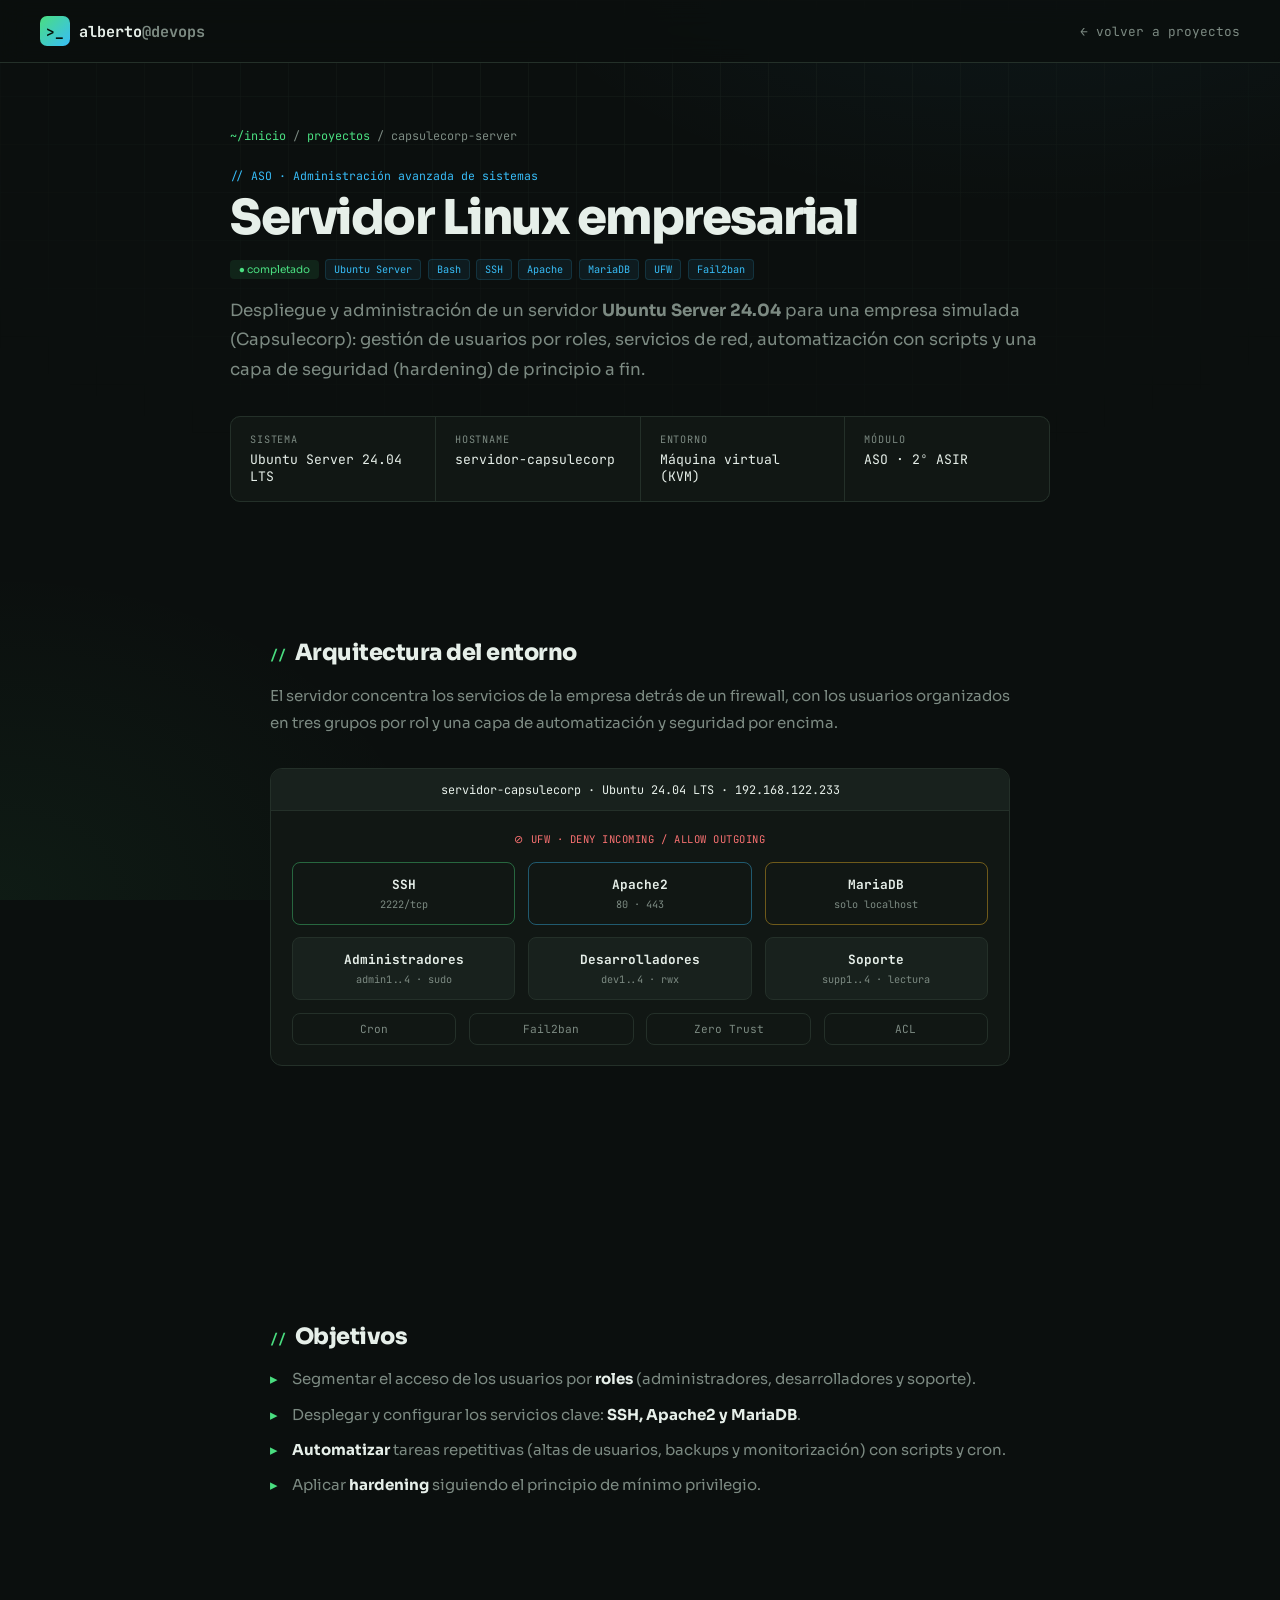
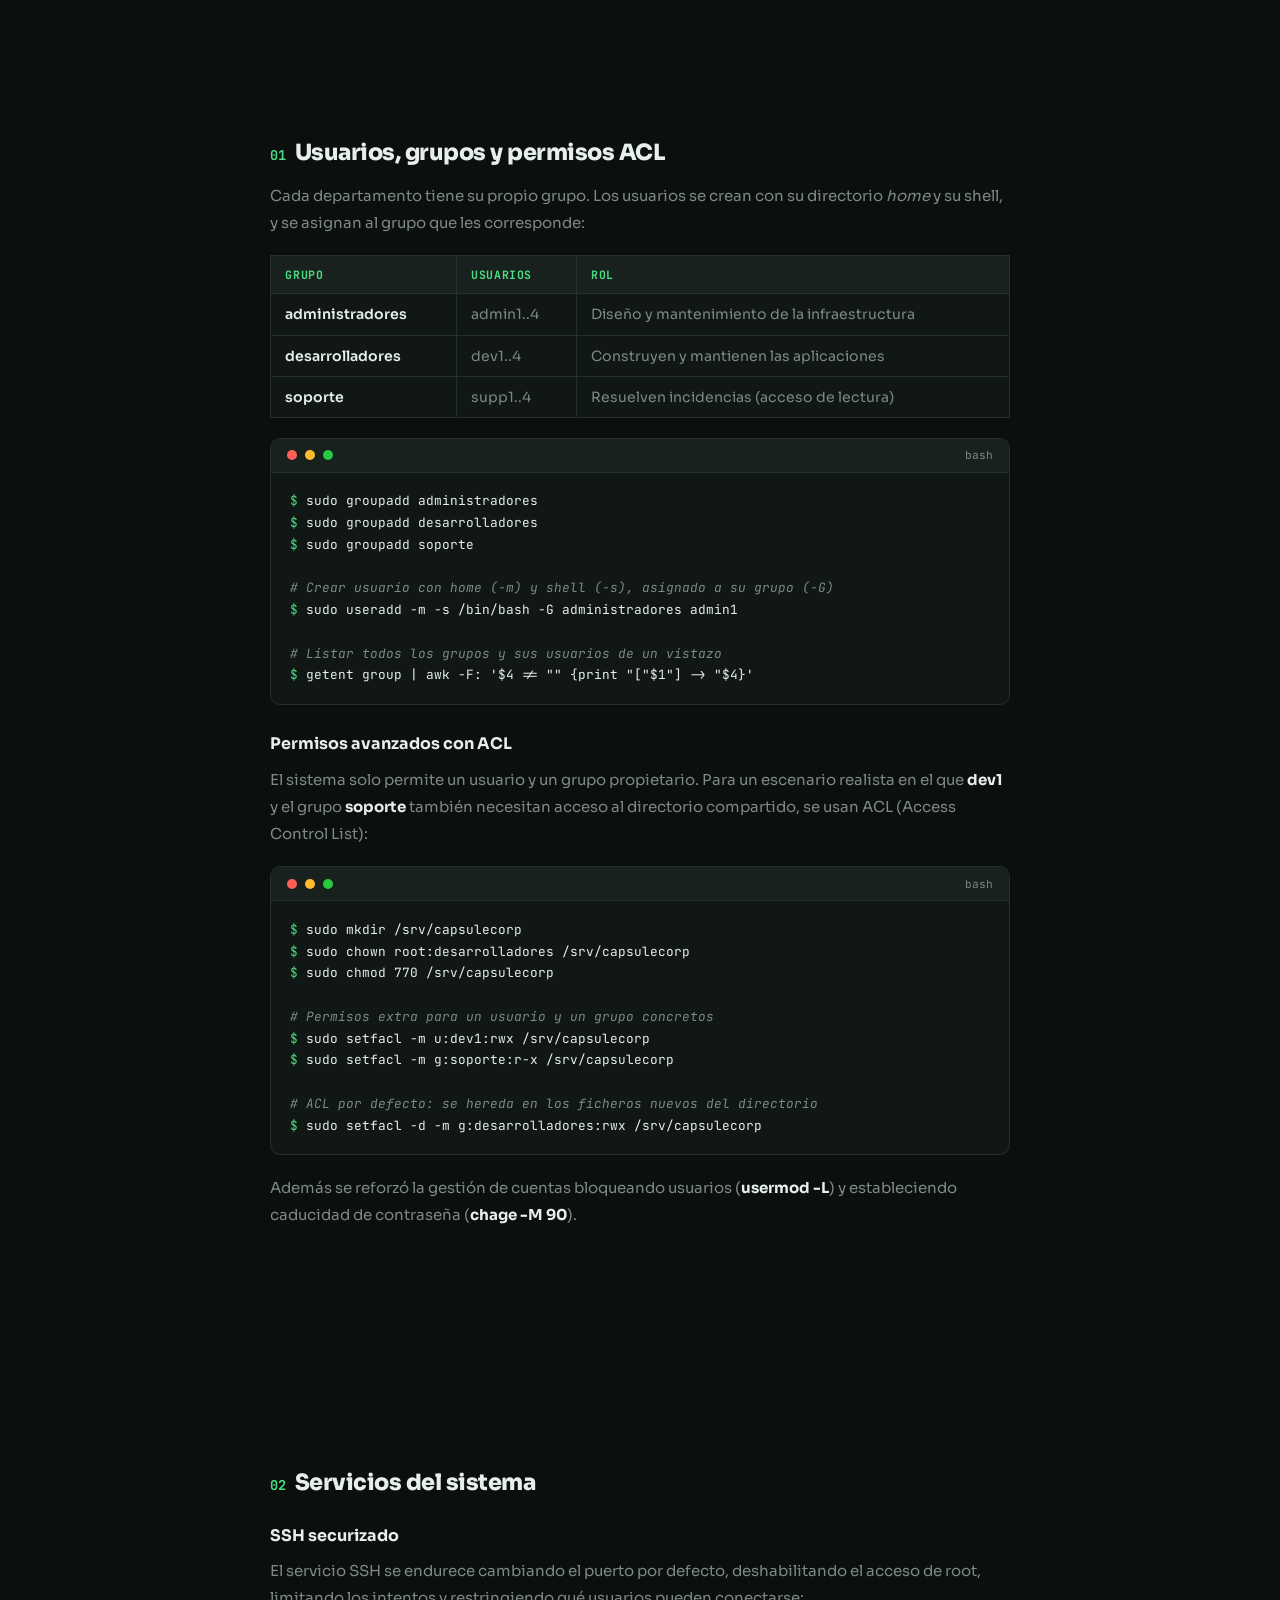
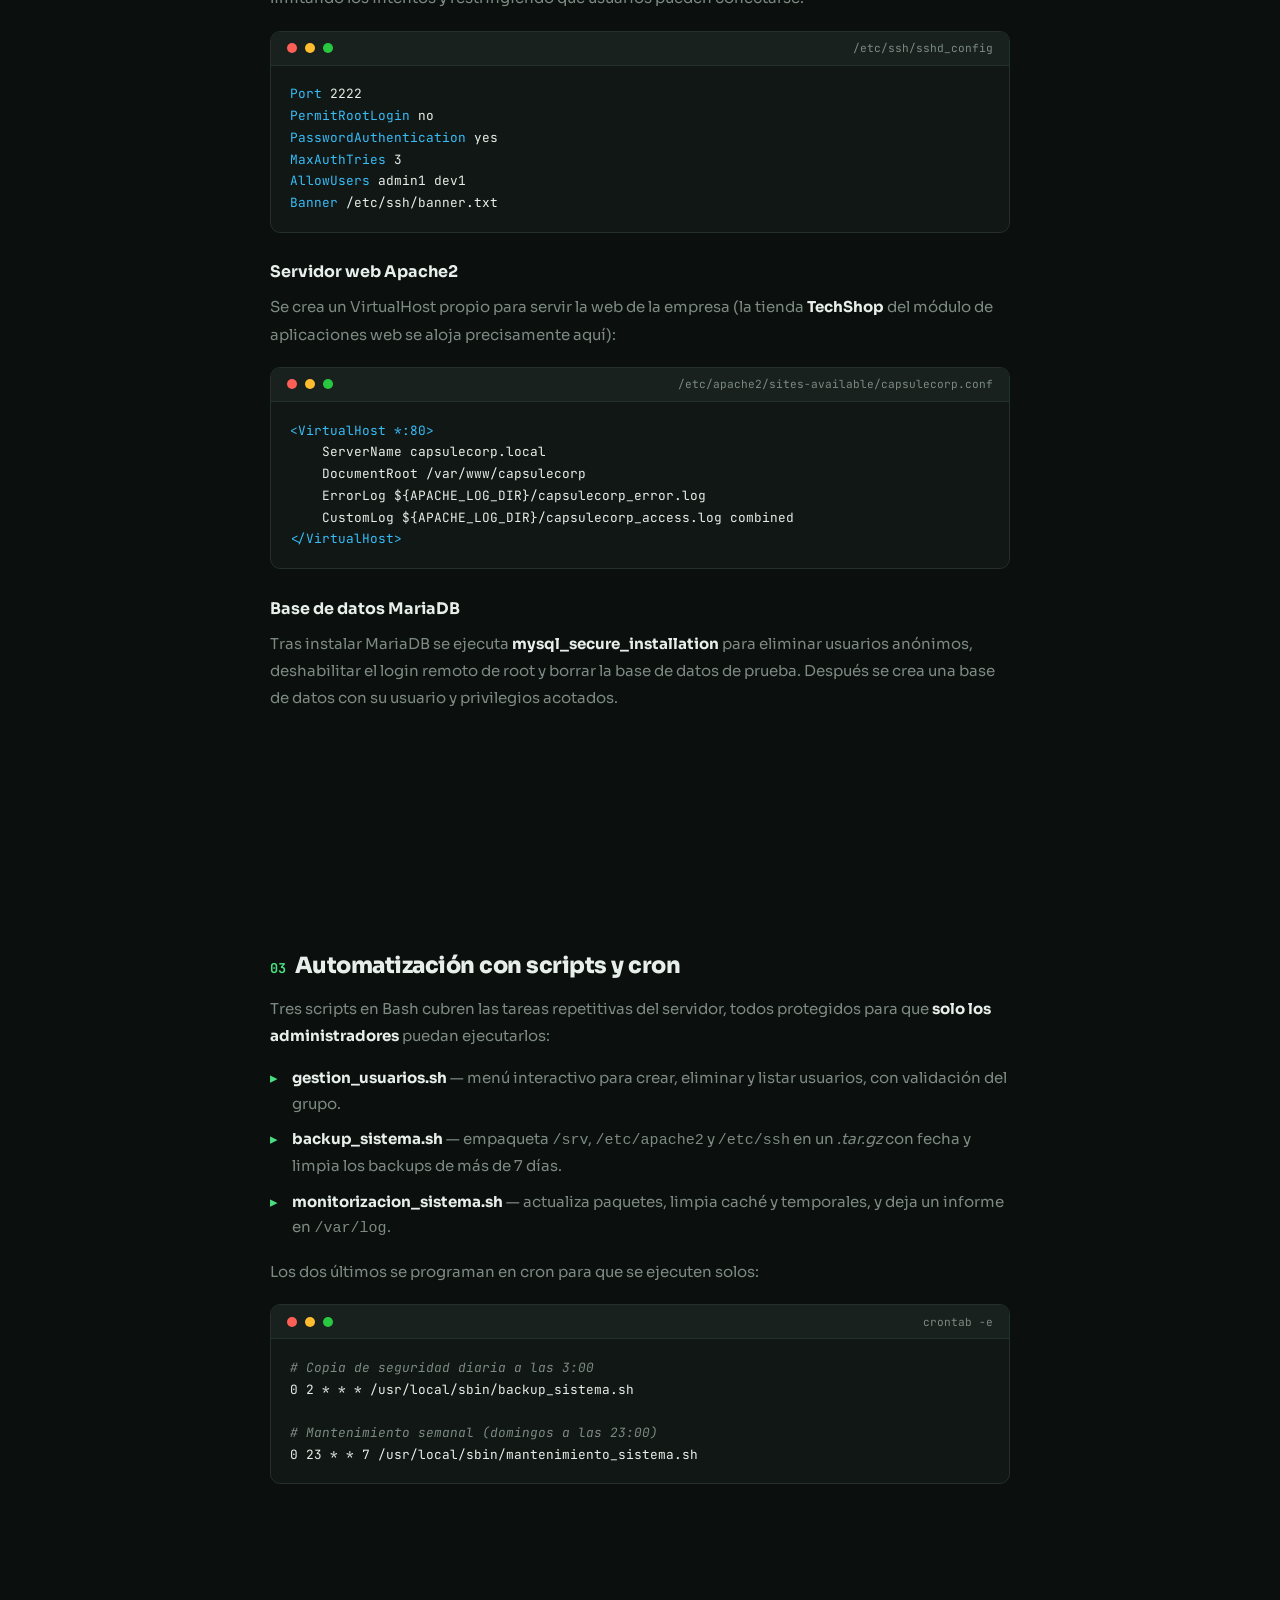
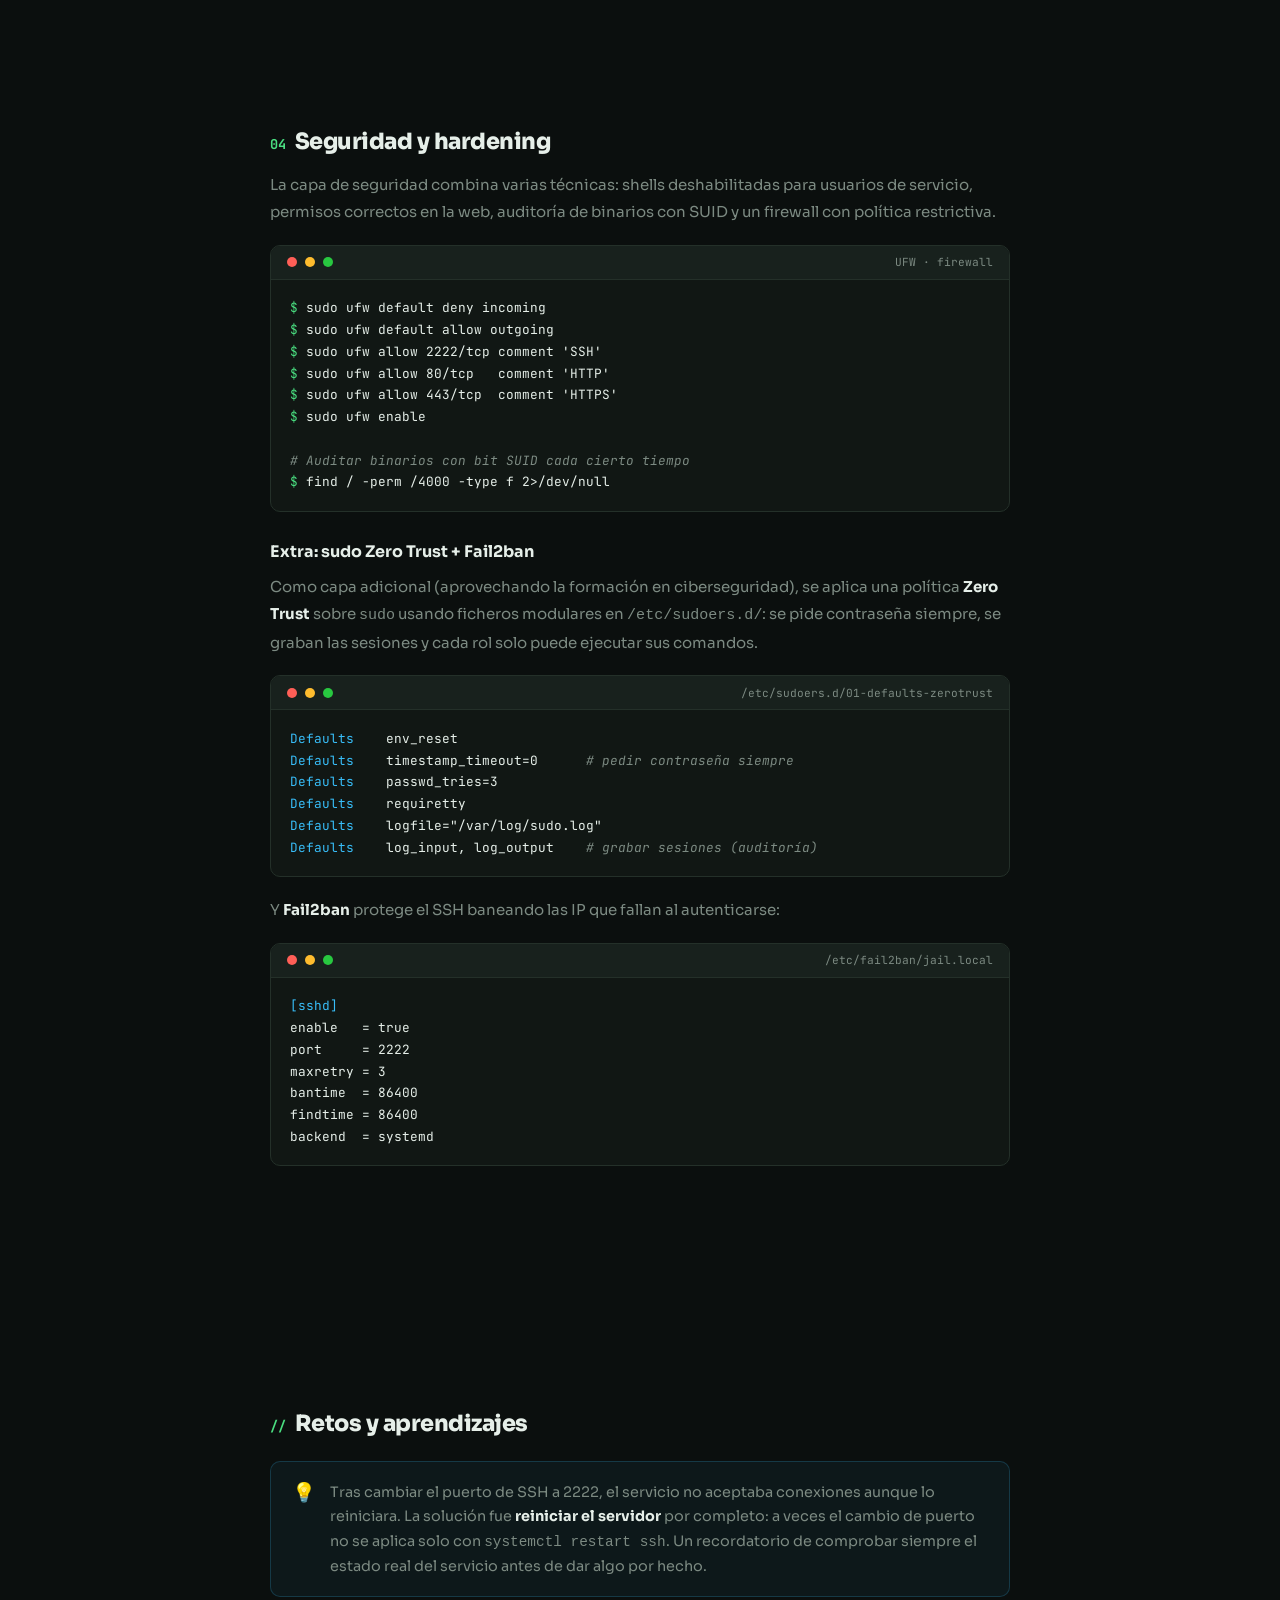
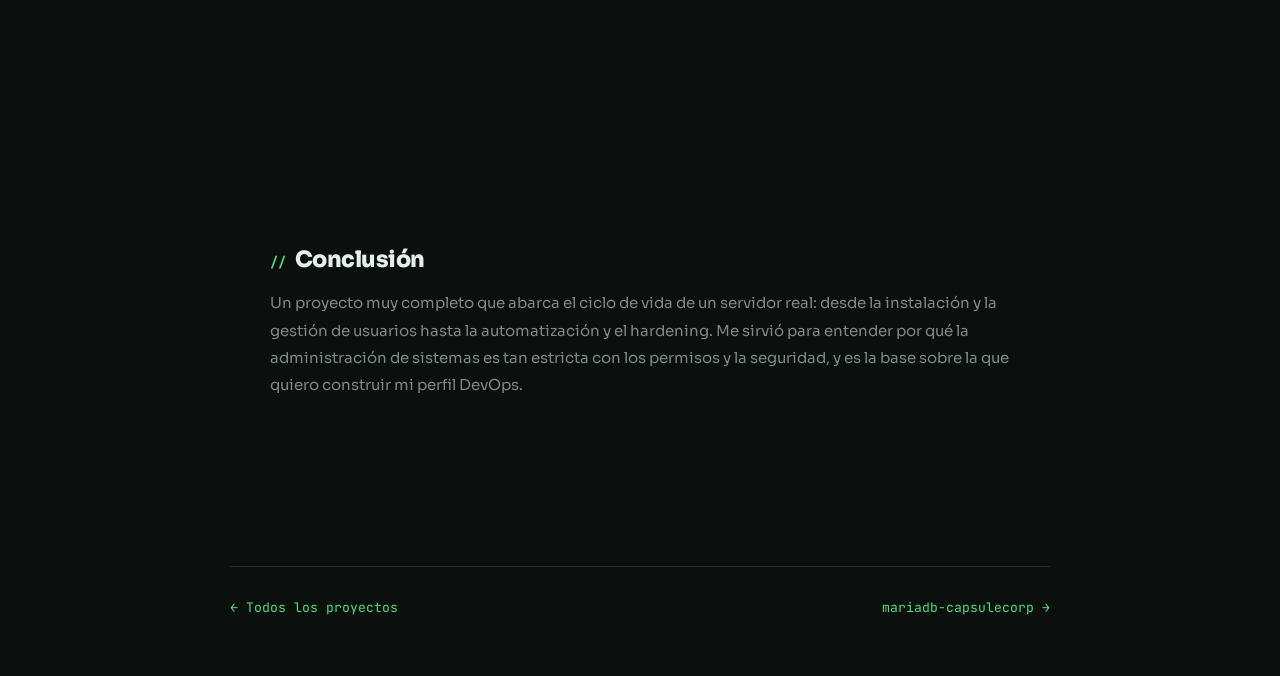
==== commit 2f5bb1c2: "mejorando la web" ====
--- a/proyectos/capsulecorp-server.html
+++ b/proyectos/capsulecorp-server.html
@@ -273,7 +273,7 @@
     <!-- Navegación entre proyectos -->
     <div class="detail-foot-nav">
       <a href="../index.html#projects">← Todos los proyectos</a>
-      <a href="#" class="muted">Siguiente: MariaDB (próximamente)</a>
+      <a href="mariadb-capsulecorp.html">mariadb-capsulecorp →</a>
     </div>
 
   </main>
--- a/css/styles.css
+++ b/css/styles.css
@@ -783,26 +783,37 @@
   border-radius: 4px;
 }
 
-/* Enlace "ver proyecto →" dentro de la tarjeta */
-.deploy-link {
-  display: inline-block;
-  margin-top: 1rem;
+/* Tarjeta de proyecto que es un enlace completo (clicable) */
+.deploy-linked {
+  display: block;
+  position: relative;
+  color: inherit;
+  text-decoration: none;
+  cursor: pointer;
+}
+
+/* Pista "ver proyecto →" que asciende desde abajo al pasar el ratón */
+.deploy-hint {
+  position: absolute;
+  left: 0;
+  right: 0;
+  bottom: 0;
+  padding: 0.6rem 1.2rem;
+  text-align: right;
   font-family: var(--mono);
   font-size: 0.74rem;
   font-weight: 700;
   color: var(--ok);
-  text-decoration: none;
-  transition: gap 0.2s, opacity 0.2s;
-}
-
-.deploy-link:hover {
-  opacity: 0.8;
-  text-decoration: underline;
-}
-
-.deploy-link.disabled {
-  color: var(--muted);
-  pointer-events: none;
+  background: linear-gradient(to top, rgba(74, 222, 128, 0.16), transparent);
+  border-top: 1px solid rgba(74, 222, 128, 0.25);
+  transform: translateY(100%);
+  opacity: 0;
+  transition: transform 0.3s ease, opacity 0.3s ease;
+}
+
+.deploy-linked:hover .deploy-hint {
+  transform: translateY(0);
+  opacity: 1;
 }
 
 
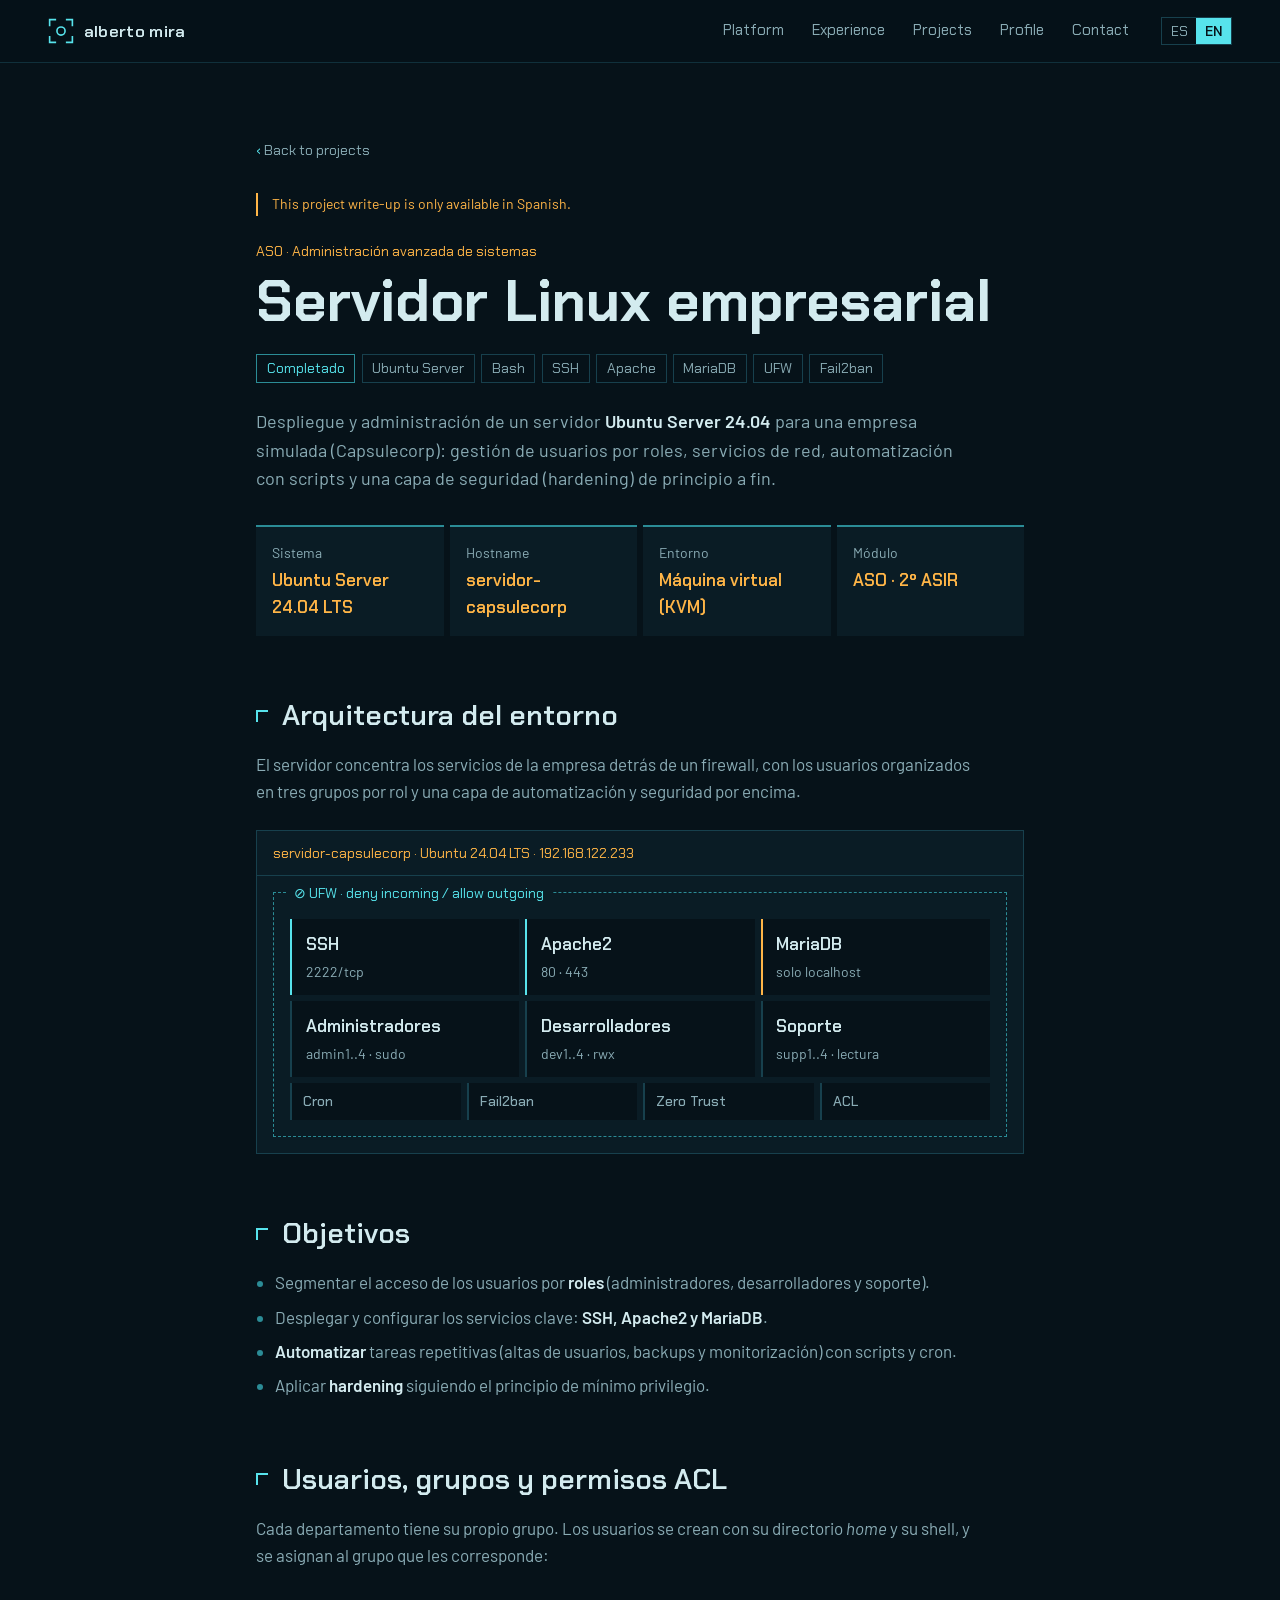
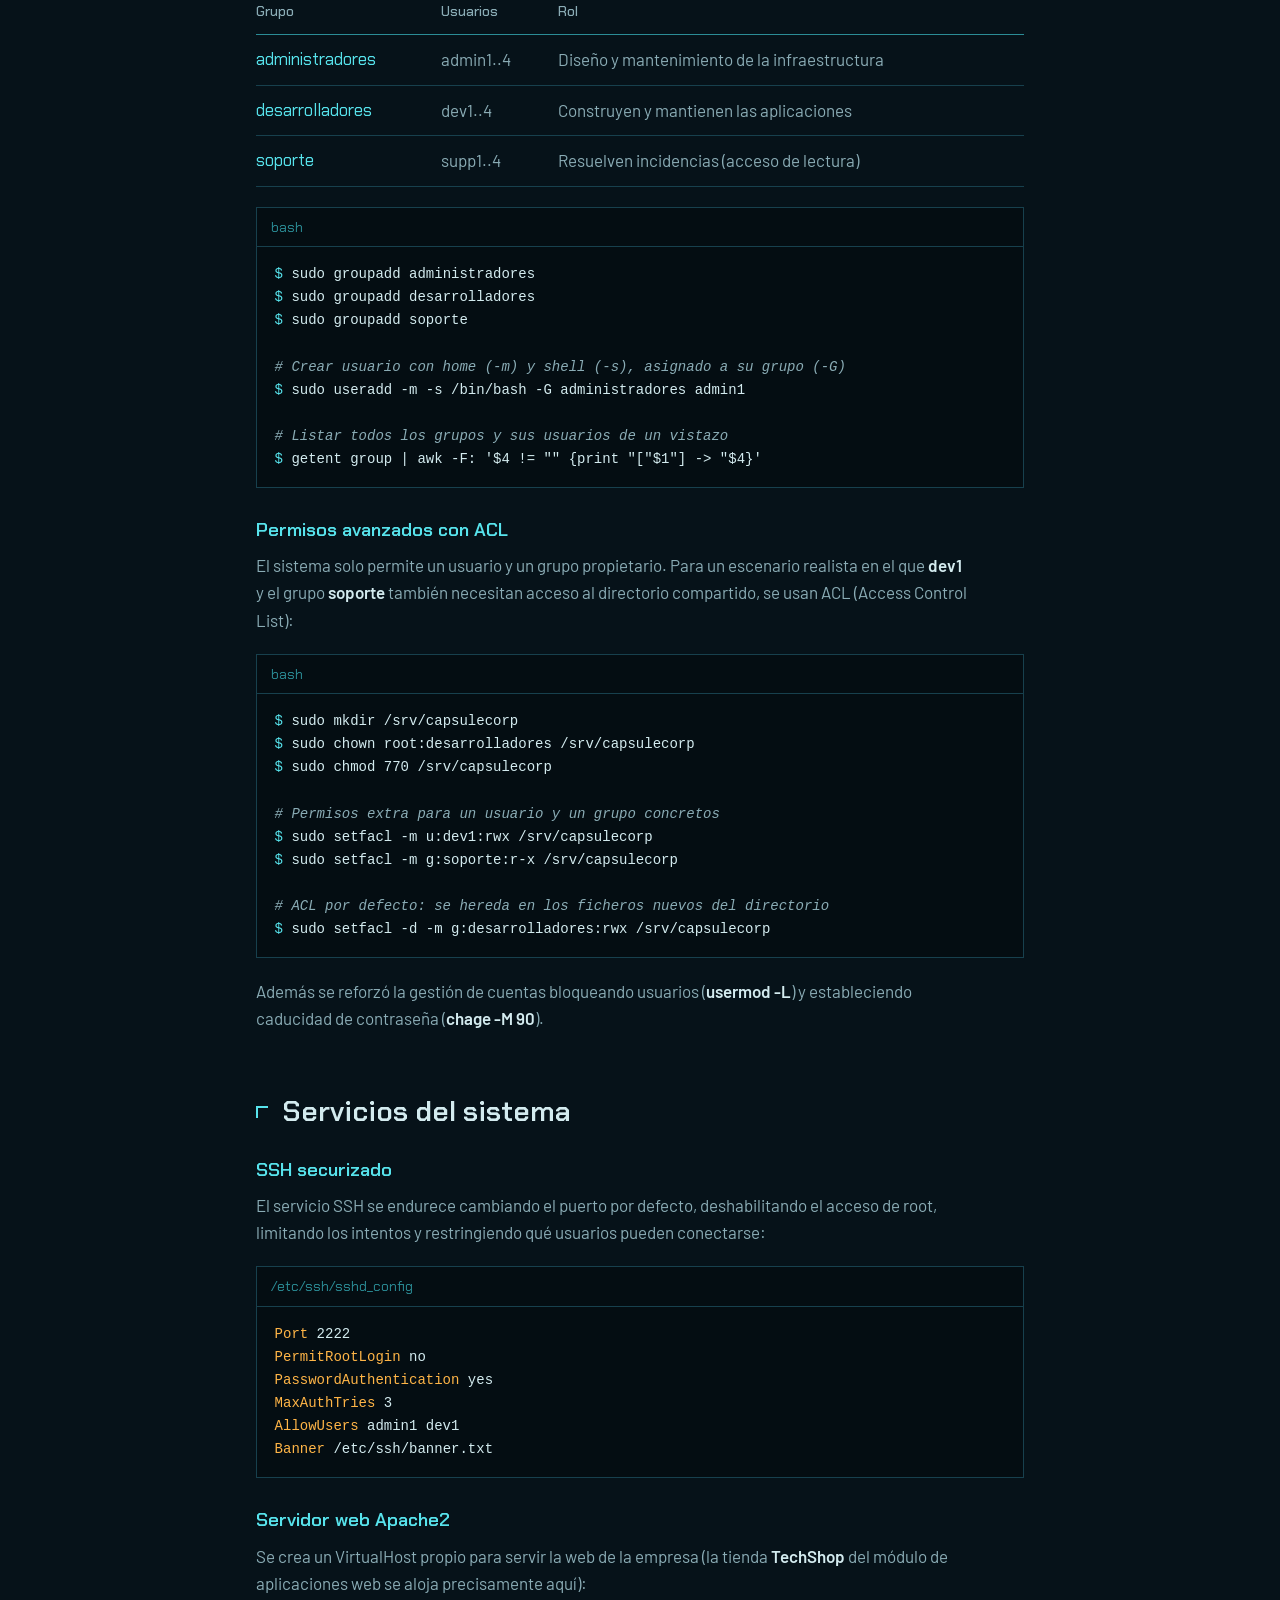
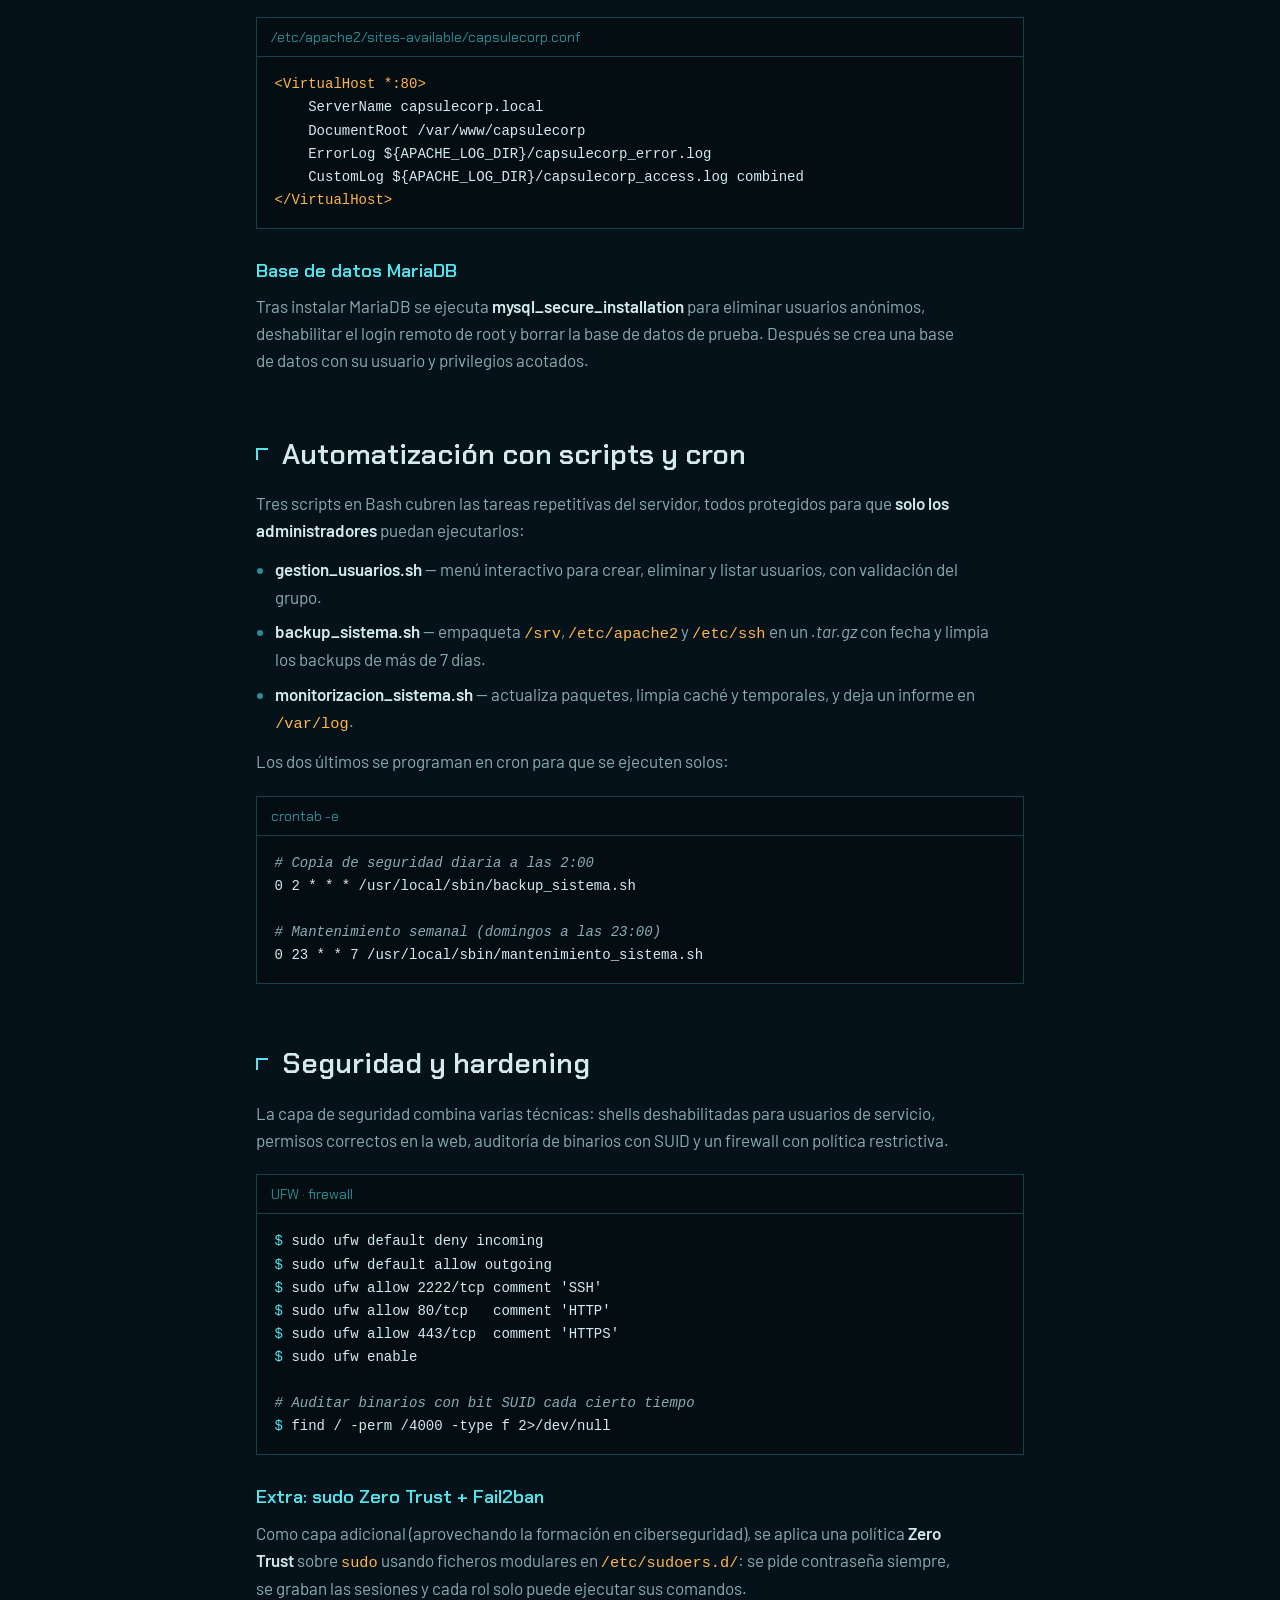
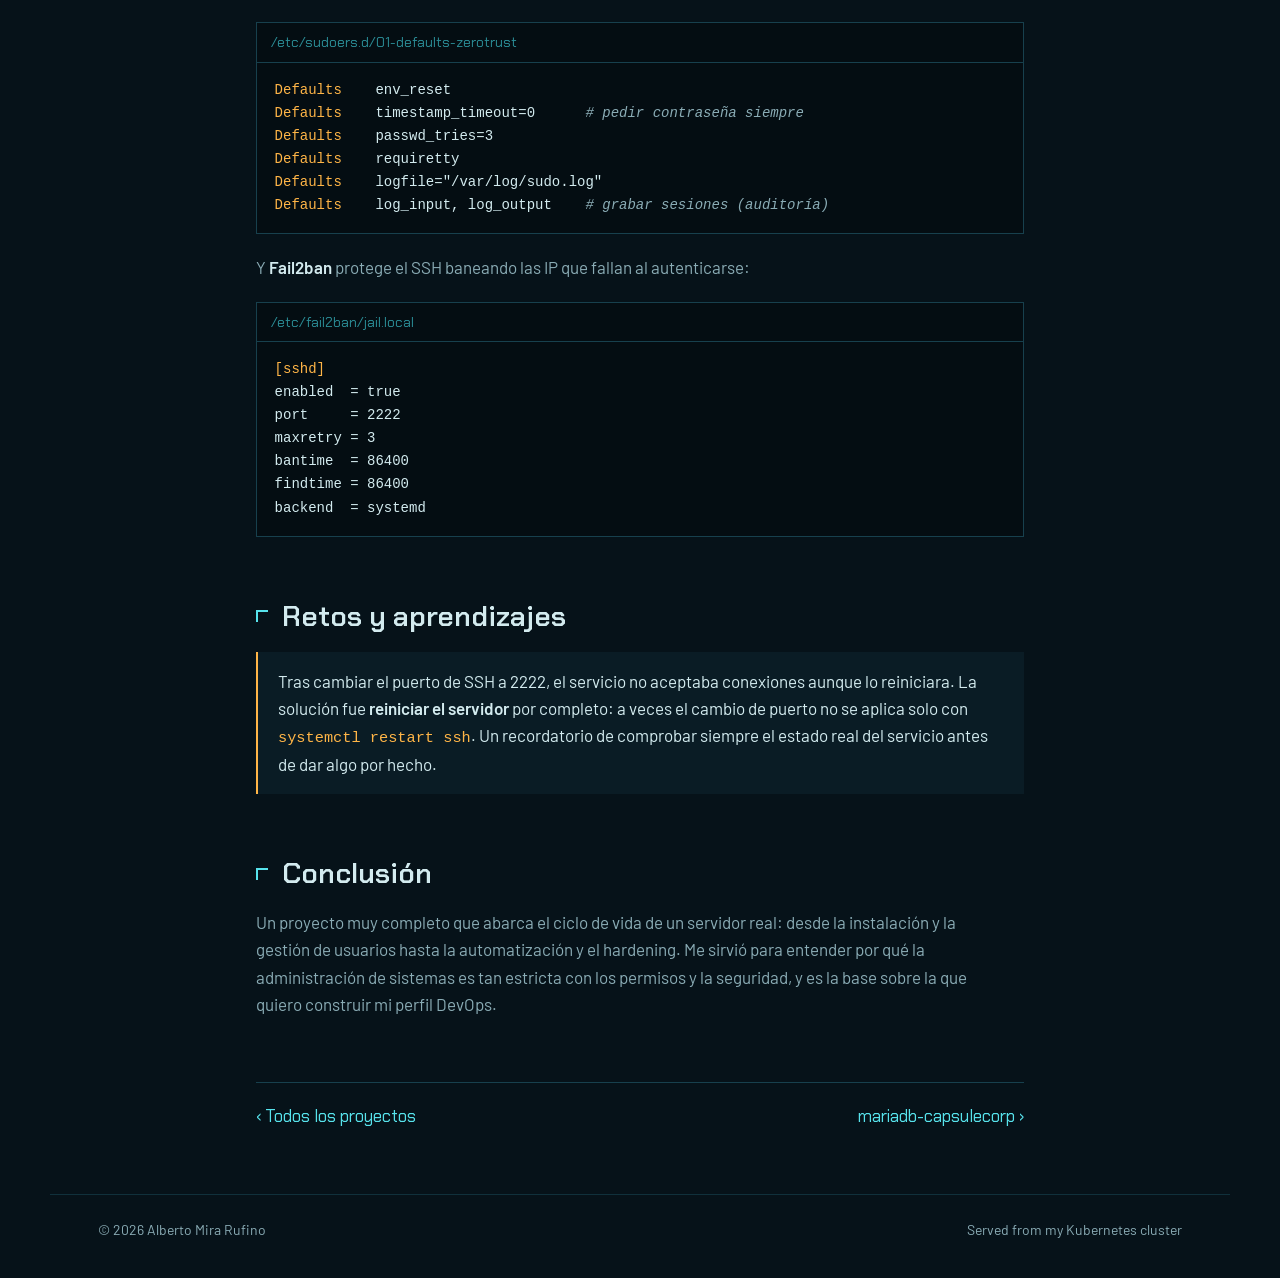
==== commit 0123c052: "Rediseño HUD completo: home, caso DevOps y páginas del proyecto" ====
--- a/proyectos/capsulecorp-server.html
+++ b/proyectos/capsulecorp-server.html
@@ -8,41 +8,60 @@
   <!-- Favicon -->
   <link rel="icon" type="image/svg+xml" href="../favicon.svg" />
 
-  <!-- Fuentes -->
   <link rel="preconnect" href="https://fonts.googleapis.com" />
-  <link href="https://fonts.googleapis.com/css2?family=JetBrains+Mono:wght@400;500;700&family=Sora:wght@400;500;600;700;800&display=swap" rel="stylesheet" />
-
-  <!-- Estilos: base + detalle -->
-  <link rel="stylesheet" href="../css/styles.css" />
-  <link rel="stylesheet" href="../css/proyecto.css" />
+  <link rel="preconnect" href="https://fonts.gstatic.com" crossorigin />
+  <link href="https://fonts.googleapis.com/css2?family=Chakra+Petch:wght@400;500;600;700&family=Barlow:wght@400;500;600&display=swap" rel="stylesheet" />
+
+  <link rel="stylesheet" href="../css/hud.css" />
 </head>
-<body id="top">
-
-  <div class="bg-fixed"></div>
-  <div class="bg-grid"></div>
-
-  <!-- ====================== NAV ====================== -->
-  <nav>
-    <a href="../index.html" class="logo">
-      <span class="logo-mark">&gt;_</span>
-      <span class="logo-text">alberto<span class="dim">@devops</span></span>
+<body>
+
+  <a class="skip" href="#contenido">
+    <span lang="es">Saltar al contenido</span><span lang="en">Skip to content</span>
+  </a>
+
+  <header class="bar">
+    <a href="../index.html" class="brand" aria-label="Alberto Mira, inicio">
+      <svg class="brand-mark" viewBox="0 0 32 32" aria-hidden="true">
+        <path d="M2 10V2h8M22 2h8v8M30 22v8h-8M10 30H2v-8" />
+        <circle cx="16" cy="16" r="5" />
+      </svg>
+      <span>alberto mira</span>
     </a>
-    <a href="../index.html#projects" class="back-link">← volver a proyectos</a>
-  </nav>
+
+    <nav id="nav" class="nav" aria-label="Principal">
+      <a href="../index.html#plataforma"><span lang="es">Plataforma</span><span lang="en">Platform</span></a>
+      <a href="../index.html#experiencia"><span lang="es">Experiencia</span><span lang="en">Experience</span></a>
+      <a href="../index.html#proyectos"><span lang="es">Proyectos</span><span lang="en">Projects</span></a>
+      <a href="../index.html#perfil"><span lang="es">Perfil</span><span lang="en">Profile</span></a>
+      <a href="../index.html#contacto"><span lang="es">Contacto</span><span lang="en">Contact</span></a>
+    </nav>
+
+    <div class="bar-tools">
+      <button class="lang" id="langToggle" type="button" aria-label="Cambiar idioma / Change language">
+        <span class="lang-opt" data-l="es">ES</span><span class="lang-opt" data-l="en">EN</span>
+      </button>
+      <button class="menu" id="menuToggle" type="button" aria-expanded="false" aria-controls="nav">
+        <span lang="es">Menú</span><span lang="en">Menu</span>
+      </button>
+    </div>
+  </header>
+
 
   <!-- ====================== CONTENIDO ====================== -->
-  <main class="detail">
+  <main class="detail" id="contenido">
 
     <!-- Cabecera -->
-    <div class="detail-breadcrumb">
-      <a href="../index.html">~/inicio</a> / <a href="../index.html#projects">proyectos</a> / capsulecorp-server
-    </div>
-
-    <p class="detail-module">// ASO · Administración avanzada de sistemas</p>
+    <a class="back" href="../index.html#proyectos">
+      <span lang="es">Volver a proyectos</span><span lang="en">Back to projects</span>
+    </a>
+    <p class="lang-note" lang="en">This project write-up is only available in Spanish.</p>
+
+    <p class="detail-module">ASO · Administración avanzada de sistemas</p>
     <h1 class="detail-title">Servidor Linux empresarial</h1>
 
     <div class="detail-meta">
-      <span class="deploy-badge ok">● completado</span>
+      <span class="deploy-badge ok">Completado</span>
       <span class="dtag">Ubuntu Server</span>
       <span class="dtag">Bash</span>
       <span class="dtag">SSH</span>
@@ -63,8 +82,8 @@
     </div>
 
     <!-- Arquitectura -->
-    <section class="detail-section reveal">
-      <h2 data-no="//">Arquitectura del entorno</h2>
+    <section class="detail-section">
+      <h2>Arquitectura del entorno</h2>
       <p>El servidor concentra los servicios de la empresa detrás de un firewall, con los usuarios organizados en tres grupos por rol y una capa de automatización y seguridad por encima.</p>
 
       <div class="arch">
@@ -95,8 +114,8 @@
     </section>
 
     <!-- Objetivos -->
-    <section class="detail-section reveal">
-      <h2 data-no="//">Objetivos</h2>
+    <section class="detail-section">
+      <h2>Objetivos</h2>
       <ul>
         <li>Segmentar el acceso de los usuarios por <strong>roles</strong> (administradores, desarrolladores y soporte).</li>
         <li>Desplegar y configurar los servicios clave: <strong>SSH, Apache2 y MariaDB</strong>.</li>
@@ -106,8 +125,8 @@
     </section>
 
     <!-- 1. Usuarios y ACL -->
-    <section class="detail-section reveal">
-      <h2 data-no="01">Usuarios, grupos y permisos ACL</h2>
+    <section class="detail-section">
+      <h2>Usuarios, grupos y permisos ACL</h2>
       <p>Cada departamento tiene su propio grupo. Los usuarios se crean con su directorio <em>home</em> y su shell, y se asignan al grupo que les corresponde:</p>
 
       <table class="info-table">
@@ -155,8 +174,8 @@
     </section>
 
     <!-- 2. Servicios -->
-    <section class="detail-section reveal">
-      <h2 data-no="02">Servicios del sistema</h2>
+    <section class="detail-section">
+      <h2>Servicios del sistema</h2>
 
       <h3>SSH securizado</h3>
       <p>El servicio SSH se endurece cambiando el puerto por defecto, deshabilitando el acceso de root, limitando los intentos y restringiendo qué usuarios pueden conectarse:</p>
@@ -189,8 +208,8 @@
     </section>
 
     <!-- 3. Automatización -->
-    <section class="detail-section reveal">
-      <h2 data-no="03">Automatización con scripts y cron</h2>
+    <section class="detail-section">
+      <h2>Automatización con scripts y cron</h2>
       <p>Tres scripts en Bash cubren las tareas repetitivas del servidor, todos protegidos para que <strong>solo los administradores</strong> puedan ejecutarlos:</p>
       <ul>
         <li><strong>gestion_usuarios.sh</strong> — menú interactivo para crear, eliminar y listar usuarios, con validación del grupo.</li>
@@ -202,7 +221,7 @@
 
       <div class="code">
         <div class="code-bar"><span class="cdot r"></span><span class="cdot y"></span><span class="cdot g"></span><span class="code-title">crontab -e</span></div>
-<pre class="code-body"><span class="comment"># Copia de seguridad diaria a las 3:00</span>
+<pre class="code-body"><span class="comment"># Copia de seguridad diaria a las 2:00</span>
 0 2 * * * /usr/local/sbin/backup_sistema.sh
 
 <span class="comment"># Mantenimiento semanal (domingos a las 23:00)</span>
@@ -211,8 +230,8 @@
     </section>
 
     <!-- 4. Hardening -->
-    <section class="detail-section reveal">
-      <h2 data-no="04">Seguridad y hardening</h2>
+    <section class="detail-section">
+      <h2>Seguridad y hardening</h2>
       <p>La capa de seguridad combina varias técnicas: shells deshabilitadas para usuarios de servicio, permisos correctos en la web, auditoría de binarios con SUID y un firewall con política restrictiva.</p>
 
       <div class="code">
@@ -246,7 +265,7 @@
       <div class="code">
         <div class="code-bar"><span class="cdot r"></span><span class="cdot y"></span><span class="cdot g"></span><span class="code-title">/etc/fail2ban/jail.local</span></div>
 <pre class="code-body"><span class="key">[sshd]</span>
-enable   = true
+enabled  = true
 port     = 2222
 maxretry = 3
 bantime  = 86400
@@ -256,29 +275,35 @@
     </section>
 
     <!-- Retos -->
-    <section class="detail-section reveal">
-      <h2 data-no="//">Retos y aprendizajes</h2>
+    <section class="detail-section">
+      <h2>Retos y aprendizajes</h2>
       <div class="callout">
-        <span class="ico">💡</span>
         <p>Tras cambiar el puerto de SSH a 2222, el servicio no aceptaba conexiones aunque lo reiniciara. La solución fue <strong>reiniciar el servidor</strong> por completo: a veces el cambio de puerto no se aplica solo con <code>systemctl restart ssh</code>. Un recordatorio de comprobar siempre el estado real del servicio antes de dar algo por hecho.</p>
       </div>
     </section>
 
     <!-- Conclusión -->
-    <section class="detail-section reveal">
-      <h2 data-no="//">Conclusión</h2>
+    <section class="detail-section">
+      <h2>Conclusión</h2>
       <p>Un proyecto muy completo que abarca el ciclo de vida de un servidor real: desde la instalación y la gestión de usuarios hasta la automatización y el hardening. Me sirvió para entender por qué la administración de sistemas es tan estricta con los permisos y la seguridad, y es la base sobre la que quiero construir mi perfil DevOps.</p>
     </section>
 
     <!-- Navegación entre proyectos -->
     <div class="detail-foot-nav">
-      <a href="../index.html#projects">← Todos los proyectos</a>
-      <a href="mariadb-capsulecorp.html">mariadb-capsulecorp →</a>
+      <a href="../index.html#proyectos">‹ Todos los proyectos</a>
+      <a href="mariadb-capsulecorp.html">mariadb-capsulecorp ›</a>
     </div>
 
   </main>
 
-  <!-- Script (con guardas, seguro en cualquier página) -->
-  <script src="../js/index.js"></script>
+  <footer class="foot">
+    <p>© 2026 Alberto Mira Rufino</p>
+    <p class="host-info">
+      <span lang="es" data-host-es>Publicada en GitHub Pages y en mi clúster Kubernetes</span>
+      <span lang="en" data-host-en>Published on GitHub Pages and on my Kubernetes cluster</span>
+    </p>
+  </footer>
+
+  <script src="../js/main.js"></script>
 </body>
 </html>
--- a/css/hud.css
+++ b/css/hud.css
@@ -0,0 +1,630 @@
+/* =========================================================
+   PORTFOLIO · Alberto Mira
+   Estilo HUD (cian + ámbar)
+   ========================================================= */
+
+/* ---------- 1. Tokens ---------- */
+:root {
+  --ink: #061219;        /* fondo: azul tinta, no negro */
+  --panel: #0a1c25;      /* superficies */
+  --line: #17404d;       /* líneas del HUD */
+  --line-soft: #10303b;
+  --cyan: #57e3ec;       /* interfaz */
+  --cyan-dim: #2b8c96;
+  --amber: #ffb547;      /* datos y estados */
+  --text: #d3ebef;
+  --muted: #8aacb5;
+
+  --display: 'Chakra Petch', 'Segoe UI', sans-serif;
+  --body: 'Barlow', 'Segoe UI', sans-serif;
+
+  /* escala tipográfica (razón ~1.333) */
+  --fs-sm: 0.875rem;
+  --fs-base: 1.0625rem;
+  --fs-md: 1.333rem;
+  --fs-lg: 1.777rem;
+  --fs-xl: 2.369rem;
+  --fs-hero: clamp(3.4rem, 9vw, 6.6rem);
+
+  --gutter: clamp(1.25rem, 4vw, 3rem);
+  --max: 1180px;
+  --cut: 14px;           /* esquina cortada */
+}
+
+/* ---------- 2. Base ---------- */
+*, *::before, *::after { box-sizing: border-box; margin: 0; padding: 0; }
+
+html { scroll-behavior: smooth; scroll-padding-top: 5rem; }
+
+body {
+  background: var(--ink);
+  color: var(--text);
+  font-family: var(--body);
+  font-size: var(--fs-base);
+  line-height: 1.6;
+  -webkit-font-smoothing: antialiased;
+}
+
+/* Idioma: se muestra solo el texto del idioma activo */
+html[lang="es"] body [lang="en"],
+html[lang="en"] body [lang="es"] { display: none !important; }
+
+h1, h2, h3 { font-family: var(--display); font-weight: 600; line-height: 1.1; }
+
+a { color: inherit; }
+
+code {
+  font-family: 'Cascadia Code', 'Consolas', monospace;
+  font-size: 0.9em;
+  color: var(--amber);
+}
+
+::selection { background: rgba(87, 227, 236, 0.25); color: #fff; }
+
+:focus-visible {
+  outline: 2px solid var(--amber);
+  outline-offset: 3px;
+}
+
+.skip {
+  position: absolute; left: 1rem; top: -4rem;
+  background: var(--amber); color: var(--ink);
+  padding: 0.5rem 1rem; font-weight: 600; z-index: 100;
+}
+.skip:focus { top: 1rem; }
+
+/* ---------- 3. Barra superior ---------- */
+.bar {
+  position: sticky; top: 0; z-index: 50;
+  display: flex; align-items: center; gap: 2rem;
+  padding: 0.9rem var(--gutter);
+  background: rgba(6, 18, 25, 0.88);
+  backdrop-filter: blur(8px);
+  border-bottom: 1px solid var(--line-soft);
+}
+
+.brand {
+  display: flex; align-items: center; gap: 0.6rem;
+  font-family: var(--display); font-weight: 600; font-size: 1.05rem;
+  text-decoration: none; letter-spacing: 0.02em;
+}
+.brand-mark { width: 26px; height: 26px; fill: none; stroke: var(--cyan); stroke-width: 2; }
+
+.nav { display: flex; gap: 1.75rem; margin-left: auto; }
+.nav a {
+  font-family: var(--display); font-size: 0.95rem;
+  color: var(--muted); text-decoration: none;
+  padding: 0.25rem 0;
+  border-bottom: 1px solid transparent;
+}
+.nav a:hover { color: var(--text); border-bottom-color: var(--cyan); }
+
+.bar-tools { display: flex; gap: 0.75rem; }
+
+.lang {
+  display: flex;
+  background: none; border: 1px solid var(--line);
+  font-family: var(--display); font-size: 0.85rem; cursor: pointer;
+}
+.lang-opt { padding: 0.3rem 0.55rem; color: var(--muted); }
+html[lang="es"] .lang-opt[data-l="es"],
+html[lang="en"] .lang-opt[data-l="en"] { background: var(--cyan); color: var(--ink); font-weight: 600; }
+
+.menu {
+  display: none;
+  background: none; border: 1px solid var(--line); color: var(--text);
+  font-family: var(--display); padding: 0.3rem 0.7rem; cursor: pointer;
+}
+
+/* ---------- 4. Botones ---------- */
+.actions { display: flex; flex-wrap: wrap; gap: 0.9rem; margin-top: 2rem; }
+
+.btn {
+  display: inline-block;
+  font-family: var(--display); font-weight: 600; font-size: 1rem;
+  padding: 0.8rem 1.4rem;
+  text-decoration: none; cursor: pointer;
+  clip-path: polygon(0 0, calc(100% - 10px) 0, 100% 10px, 100% 100%, 10px 100%, 0 calc(100% - 10px));
+  transition: background-color 0.15s, color 0.15s;
+}
+.btn-solid { background: var(--cyan); color: var(--ink); border: 0; }
+.btn-solid:hover { background: var(--amber); }
+/* borde de 1px que también dibuja las dos esquinas cortadas */
+.btn-line {
+  --c: var(--cyan-dim);
+  color: var(--cyan);
+  box-shadow: inset 0 0 0 1px var(--c);
+  background:
+    linear-gradient(to bottom left, transparent calc(50% - 0.75px), var(--c) calc(50% - 0.75px), var(--c) calc(50% + 0.75px), transparent calc(50% + 0.75px)) top right / 10px 10px no-repeat,
+    linear-gradient(to bottom left, transparent calc(50% - 0.75px), var(--c) calc(50% - 0.75px), var(--c) calc(50% + 0.75px), transparent calc(50% + 0.75px)) bottom left / 10px 10px no-repeat;
+}
+.btn-line:hover { --c: var(--amber); color: var(--amber); }
+
+/* ---------- 5. Hero ---------- */
+.hero {
+  max-width: var(--max); margin: 0 auto;
+  padding: clamp(3rem, 8vw, 6rem) var(--gutter) clamp(3rem, 6vw, 5rem);
+  display: grid; grid-template-columns: 1fr 1.05fr;
+  gap: clamp(2rem, 5vw, 4rem); align-items: center;
+}
+
+.status {
+  display: flex; align-items: center; gap: 0.6rem;
+  font-family: var(--display); font-size: var(--fs-sm); color: var(--amber);
+  margin-bottom: 1.5rem;
+}
+.status-led {
+  width: 8px; height: 8px; background: var(--amber);
+  box-shadow: 0 0 10px var(--amber);
+}
+
+.hero h1 {
+  font-size: var(--fs-hero);
+  font-weight: 700;
+  line-height: 0.92;
+  letter-spacing: -0.01em;
+  text-transform: lowercase;
+}
+
+.role {
+  font-family: var(--display); font-size: var(--fs-md); font-weight: 500;
+  color: var(--cyan);
+  margin-top: 1.25rem;
+}
+
+.lead { max-width: 34em; margin-top: 1.25rem; color: var(--muted); }
+
+/* esquema del laboratorio */
+.lab { margin: 0; }
+.lab-svg { width: 100%; height: auto; display: block; overflow: visible; }
+
+.lab-svg .frame path,
+.lab-svg .ticks path { fill: none; stroke: var(--cyan); stroke-width: 1.5; }
+.lab-svg .ticks path { stroke: var(--cyan-dim); }
+
+.host-box { fill: var(--panel); stroke: var(--cyan-dim); stroke-width: 1; }
+.bus { fill: none; stroke: var(--line); stroke-width: 1.5; }
+
+.node .ring { fill: var(--ink); stroke: var(--cyan); stroke-width: 1.5; stroke-dasharray: 6 4; }
+.node .cross { stroke: var(--cyan-dim); stroke-width: 1.5; }
+.node .core { fill: var(--amber); }
+
+.readout-line { stroke: var(--line); stroke-width: 1; }
+.group-box { fill: none; stroke: var(--cyan-dim); stroke-width: 1; stroke-dasharray: 3 5; }
+.t-group { font-family: var(--display); font-size: 13px; fill: var(--cyan-dim); }
+
+.t-name { font-family: var(--display); font-size: 17px; font-weight: 600; fill: var(--text); }
+.t-addr { font-family: var(--display); font-size: 14px; fill: var(--amber); }
+.t-meta { font-family: var(--body); font-size: 14px; fill: var(--muted); }
+.t-val  { font-family: var(--display); font-size: 16px; font-weight: 600; fill: var(--amber); }
+
+.lab figcaption { margin-top: 1rem; font-size: var(--fs-sm); color: var(--muted); }
+
+/* Animación de arranque: el visor se fija en cada nodo (una sola vez) */
+@media (prefers-reduced-motion: no-preference) {
+  .lab-svg .frame path { stroke-dasharray: 80; stroke-dashoffset: 80; animation: draw 0.7s ease-out forwards; }
+  .lab-svg .host, .lab-svg .bus, .lab-svg .readout { opacity: 0; animation: fade 0.5s ease-out forwards; }
+  .lab-svg .host { animation-delay: 0.3s; }
+  .lab-svg .bus { animation-delay: 0.55s; }
+  .lab-svg .node { opacity: 0; animation: lock 0.55s cubic-bezier(.2,.7,.2,1) forwards; transform-box: fill-box; }
+  .lab-svg .n1 { animation-delay: 0.8s; }
+  .lab-svg .n2 { animation-delay: 1.0s; }
+  .lab-svg .n3 { animation-delay: 1.1s; }
+  .lab-svg .n4 { animation-delay: 1.25s; }
+  .lab-svg .n5 { animation-delay: 1.35s; }
+  .lab-svg .n6 { animation-delay: 1.45s; }
+  .lab-svg .group { opacity: 0; animation: fade 0.5s ease-out 0.6s forwards; }
+  .lab-svg .labels { opacity: 0; animation: fade 0.5s ease-out 1.55s forwards; }
+  .lab-svg .readout { animation-delay: 1.75s; }
+  .status-led { animation: blink 2.4s steps(1) infinite; }
+}
+@keyframes draw { to { stroke-dashoffset: 0; } }
+@keyframes fade { to { opacity: 1; } }
+@keyframes lock {
+  0%   { opacity: 0; }
+  40%  { opacity: 1; }
+  55%  { opacity: 0.3; }
+  100% { opacity: 1; }
+}
+@keyframes blink { 0%, 90% { opacity: 1; } 95% { opacity: 0.25; } }
+
+/* ---------- 6. Proyecto estrella ---------- */
+.feature { max-width: var(--max); margin: 0 auto; padding: 0 var(--gutter); }
+
+.feature-panel {
+  position: relative;
+  background: var(--panel);
+  padding: clamp(1.75rem, 4vw, 3.25rem);
+  clip-path: polygon(0 0, calc(100% - 28px) 0, 100% 28px, 100% 100%, 28px 100%, 0 calc(100% - 28px));
+  background-image:
+    linear-gradient(var(--line-soft) 1px, transparent 1px),
+    linear-gradient(90deg, var(--line-soft) 1px, transparent 1px);
+  background-size: 32px 32px;
+  background-position: -1px -1px;
+}
+/* marco interior con esquinas tipo visor */
+.feature-panel::before {
+  content: ""; position: absolute; inset: 12px; pointer-events: none;
+  border: 1px solid var(--line);
+  clip-path: polygon(0 0, calc(100% - 18px) 0, 100% 18px, 100% 100%, 18px 100%, 0 calc(100% - 18px));
+}
+
+.feature-head { position: relative; max-width: 46rem; }
+.kicker { font-family: var(--display); color: var(--amber); font-size: var(--fs-sm); margin-bottom: 0.6rem; }
+.feature h2 { font-size: var(--fs-xl); }
+.feature-lead { margin-top: 1rem; color: var(--muted); max-width: 40em; }
+
+/* resultados medidos del proyecto */
+.results {
+  position: relative;
+  display: grid; grid-template-columns: repeat(4, 1fr); gap: 6px;
+  margin-top: 2.25rem;
+}
+.results div {
+  display: flex; flex-direction: column-reverse; justify-content: flex-end; gap: 0.35rem;
+  background: var(--ink); padding: 1.1rem 1.1rem 1.2rem;
+  border-left: 2px solid var(--amber);
+}
+.results dd { font-family: var(--display); font-weight: 700; font-size: var(--fs-lg); line-height: 1; color: var(--amber); }
+.results dt { font-size: var(--fs-sm); color: var(--muted); line-height: 1.4; }
+
+.flow-title { position: relative; font-size: 1.05rem; color: var(--cyan); margin-top: 2.5rem; }
+
+/* fases y flujo: son secuencias reales, por eso van numeradas */
+.phases {
+  position: relative;
+  list-style: none;
+  display: grid; grid-template-columns: repeat(7, 1fr);
+  gap: 6px; margin-top: 2.5rem;
+}
+.phases.flow { grid-template-columns: repeat(6, 1fr); margin-top: 1rem; }
+.phases li {
+  display: flex; flex-direction: column; gap: 0.25rem;
+  padding: 1rem 0.85rem 1.1rem;
+  background: var(--ink);
+  border-top: 3px solid var(--line);
+}
+.phases li.done { border-top-color: var(--cyan); }
+.phases li.next { border-top-color: var(--amber); }
+.ph-no { font-family: var(--display); font-size: var(--fs-sm); color: var(--muted); }
+.phases li.done .ph-no { color: var(--cyan); }
+.phases li.next .ph-no { color: var(--amber); }
+.ph-name { font-family: var(--display); font-weight: 600; line-height: 1.2; }
+.ph-detail { font-size: var(--fs-sm); color: var(--muted); line-height: 1.4; }
+.phases li:not(.done):not(.next) .ph-name { color: var(--muted); }
+
+.incident {
+  position: relative;
+  margin-top: 2rem; max-width: 46rem;
+  padding-left: 1.25rem;
+  border-left: 2px solid var(--amber);
+}
+.incident h3 { font-size: 1rem; color: var(--amber); margin-bottom: 0.4rem; }
+.incident p { color: var(--text); }
+.feature .actions { position: relative; }
+
+/* ---------- 7. Bloques genéricos ---------- */
+.block {
+  max-width: var(--max); margin: 0 auto;
+  padding: clamp(3.5rem, 8vw, 6rem) var(--gutter) 0;
+}
+.block > h2,
+.contact-text h2 {
+  font-size: var(--fs-lg);
+  display: flex; align-items: center; gap: 1rem;
+  margin-bottom: 2rem;
+}
+/* marca de visor delante de cada título */
+.block > h2::before,
+.contact-text h2::before {
+  content: ""; width: 14px; height: 14px; flex: none;
+  border-top: 2px solid var(--cyan); border-left: 2px solid var(--cyan);
+}
+
+/* experiencia */
+.job {
+  display: grid; grid-template-columns: 11rem 1fr; gap: 2rem;
+  padding-top: 1.25rem; border-top: 1px solid var(--line);
+}
+.job-when { font-family: var(--display); color: var(--amber); }
+.job h3 { font-size: var(--fs-md); display: flex; flex-wrap: wrap; align-items: baseline; gap: 0.3rem 0.8rem; }
+.job-org { font-size: 1rem; color: var(--cyan); font-weight: 500; }
+.job ul { margin-top: 0.9rem; padding-left: 1.1rem; max-width: 44em; color: var(--muted); }
+.job li + li { margin-top: 0.4rem; }
+.job li::marker { color: var(--cyan-dim); }
+
+/* lista de proyectos: filas, no tarjetas */
+.projects { list-style: none; border-top: 1px solid var(--line); }
+.projects li { border-bottom: 1px solid var(--line); }
+.projects a {
+  display: grid; grid-template-columns: 17rem 1fr; gap: 0.4rem 2rem;
+  padding: 1.4rem 0.75rem;
+  text-decoration: none;
+  transition: background-color 0.15s;
+}
+.projects h3 { font-size: 1.15rem; grid-row: span 2; }
+.projects p { color: var(--muted); max-width: 46em; }
+.projects .tags { font-family: var(--display); font-size: var(--fs-sm); color: var(--cyan-dim); }
+.projects a:hover { background: var(--panel); }
+.projects a:hover h3 { color: var(--cyan); }
+
+/* perfil */
+.profile { display: grid; grid-template-columns: 1fr 1fr; gap: clamp(2rem, 5vw, 4rem); }
+.profile-text p { color: var(--muted); max-width: 36em; }
+.profile-text p + p { margin-top: 1rem; }
+.profile-text h3 { font-size: 1.05rem; margin: 2rem 0 0.75rem; color: var(--cyan); }
+.edu { list-style: none; }
+.edu li { padding: 0.5rem 0; border-top: 1px solid var(--line-soft); }
+
+.stack div { padding: 0.85rem 0; border-top: 1px solid var(--line); }
+.stack div:last-child { border-bottom: 1px solid var(--line); }
+.stack dt { font-family: var(--display); font-weight: 600; font-size: 0.95rem; }
+.stack dd { color: var(--muted); margin-top: 0.15rem; }
+.stack .learning dt { color: var(--amber); }
+
+/* contacto */
+.contact { display: grid; grid-template-columns: 1fr 1fr; gap: clamp(2rem, 5vw, 4rem); padding-bottom: 5rem; }
+.contact-text p { color: var(--muted); max-width: 30em; }
+.links { list-style: none; margin-top: 1.5rem; }
+.links li { padding: 0.55rem 0; border-top: 1px solid var(--line-soft); }
+.links a { font-family: var(--display); color: var(--cyan); text-decoration: none; }
+.links a:hover { color: var(--amber); }
+
+.form { display: grid; gap: 1.1rem; padding-top: 0.5rem; }
+.field { display: grid; gap: 0.35rem; }
+.field label { font-family: var(--display); font-size: 0.95rem; }
+.field input, .field textarea {
+  width: 100%;
+  font: inherit; color: var(--text);
+  background: var(--panel);
+  border: 1px solid var(--line);
+  padding: 0.7rem 0.85rem;
+  resize: vertical;
+}
+.field input:focus, .field textarea:focus { outline: none; border-color: var(--cyan); }
+.field input[aria-invalid="true"], .field textarea[aria-invalid="true"] { border-color: var(--amber); }
+.form .btn { justify-self: start; }
+.form-status { font-size: var(--fs-sm); min-height: 1.4em; }
+.form-status.ok { color: var(--cyan); }
+.form-status.err { color: var(--amber); }
+.hp { position: absolute; left: -9999px; }
+
+/* pie */
+.foot {
+  max-width: var(--max); margin: 0 auto;
+  padding: 1.5rem var(--gutter) 2.5rem;
+  display: flex; justify-content: space-between; gap: 1rem;
+  border-top: 1px solid var(--line-soft);
+  font-size: var(--fs-sm); color: var(--muted);
+}
+
+/* ---------- 7b. Página de caso de estudio ---------- */
+.case-head {
+  max-width: var(--max); margin: 0 auto;
+  padding: clamp(2.5rem, 6vw, 4.5rem) var(--gutter) 0;
+}
+.back {
+  display: inline-block; margin-bottom: 2rem;
+  font-family: var(--display); font-size: var(--fs-sm);
+  color: var(--muted); text-decoration: none;
+}
+.back::before { content: "‹ "; color: var(--cyan); }
+.back:hover { color: var(--cyan); }
+.case-head h1 { font-size: clamp(2.4rem, 6vw, 4.2rem); font-weight: 700; max-width: 14em; }
+.case-lead { margin-top: 1.25rem; max-width: 40em; color: var(--muted); font-size: 1.125rem; }
+
+.facts {
+  display: grid; grid-template-columns: repeat(4, 1fr); gap: 6px;
+  margin-top: 2.5rem;
+}
+.facts div { background: var(--panel); padding: 1rem 1.1rem; border-top: 2px solid var(--cyan-dim); }
+.facts dt { font-size: var(--fs-sm); color: var(--muted); }
+.facts dd { font-family: var(--display); font-weight: 600; color: var(--amber); margin-top: 0.2rem; }
+
+.intro { color: var(--muted); max-width: 42em; margin-bottom: 1.75rem; }
+
+.table-wrap { overflow-x: auto; }
+.nodes { width: 100%; border-collapse: collapse; min-width: 560px; }
+.nodes th, .nodes td { text-align: left; padding: 0.85rem 1rem 0.85rem 0; border-bottom: 1px solid var(--line); vertical-align: top; }
+.nodes thead th { font-family: var(--display); font-weight: 500; font-size: var(--fs-sm); color: var(--muted); border-bottom-color: var(--cyan-dim); }
+.nodes tbody th { font-family: var(--display); font-weight: 600; color: var(--cyan); }
+.nodes td:nth-child(2) { font-family: var(--display); color: var(--amber); white-space: nowrap; }
+.nodes td { color: var(--muted); }
+
+/* registro de fases: línea vertical tipo traza */
+.phase-log { list-style: none; position: relative; }
+.phase-log li {
+  display: grid; grid-template-columns: 9rem 1fr; gap: 2rem;
+  padding: 1.6rem 0;
+  border-top: 1px solid var(--line);
+}
+.pl-side { display: flex; flex-direction: column; gap: 0.25rem; }
+.pl-no { font-family: var(--display); font-size: var(--fs-xl); font-weight: 700; line-height: 1; color: var(--line); }
+.pl-state { font-family: var(--display); font-size: var(--fs-sm); color: var(--muted); }
+.phase-log li.done .pl-no { color: var(--cyan); }
+.phase-log li.next .pl-no, .phase-log li.next .pl-state { color: var(--amber); }
+.pl-main h3 { font-size: var(--fs-md); margin-bottom: 0.6rem; }
+.pl-main p { color: var(--muted); max-width: 44em; }
+.pl-main .decision {
+  margin-top: 0.85rem; padding-left: 1rem;
+  border-left: 2px solid var(--cyan-dim);
+  color: var(--text);
+}
+.phase-log li:not(.done):not(.next) h3 { color: var(--muted); }
+
+.incidents { display: grid; grid-template-columns: 1fr 1fr; gap: 6px; }
+.inc { background: var(--panel); padding: 1.5rem 1.5rem 1.6rem; border-left: 2px solid var(--amber); }
+.inc h3 { font-size: 1.1rem; margin-bottom: 1rem; }
+.inc dl { display: grid; grid-template-columns: 5.5rem 1fr; gap: 0.5rem 1rem; }
+.inc dt { font-family: var(--display); font-size: var(--fs-sm); color: var(--amber); padding-top: 0.15rem; }
+.inc dd { color: var(--muted); overflow-wrap: anywhere; }
+
+.case-end { padding-bottom: 5rem; }
+.case-end > p { color: var(--muted); max-width: 42em; }
+.case-end > p + p { margin-top: 1rem; }
+.case-end a:not(.btn) { color: var(--cyan); }
+
+.sub { font-size: 1.05rem; color: var(--cyan); margin: 2.5rem 0 1rem; }
+.layers tbody th { width: 14rem; }
+.layers td:nth-child(2) { font-family: var(--body); color: var(--text); white-space: normal; }
+
+/* pruebas: tres ejercicios con sus lecturas */
+.tests { display: grid; grid-template-columns: repeat(3, 1fr); gap: 6px; }
+.test {
+  display: flex; flex-direction: column; gap: 1rem;
+  background: var(--panel); padding: 1.5rem;
+  border-top: 2px solid var(--cyan);
+}
+.test h3 { font-size: 1.1rem; }
+.test > p { color: var(--muted); }
+.readings { display: grid; grid-template-columns: 1fr 1fr; gap: 6px; }
+.readings div { display: flex; flex-direction: column-reverse; gap: 0.2rem; background: var(--ink); padding: 0.75rem 0.85rem; }
+.readings dd { font-family: var(--display); font-weight: 700; font-size: var(--fs-md); color: var(--amber); line-height: 1.1; }
+.readings dt { font-size: var(--fs-sm); color: var(--muted); }
+.test .note { font-size: var(--fs-sm); color: var(--muted); border-left: 2px solid var(--line); padding-left: 0.85rem; }
+
+.limits { list-style: none; max-width: 48em; }
+.limits li { padding: 0.85rem 0 0.85rem 1.75rem; border-top: 1px solid var(--line); position: relative; color: var(--muted); }
+.limits li:last-child { border-bottom: 1px solid var(--line); }
+.limits li::before {
+  content: ""; position: absolute; left: 0.25rem; top: 1.35rem;
+  width: 8px; height: 8px; border: 1px solid var(--amber);
+}
+
+/* ---------- 7c. Páginas de proyecto del ciclo ---------- */
+.detail {
+  max-width: 54rem; margin: 0 auto;
+  padding: clamp(2.5rem, 6vw, 4.5rem) var(--gutter) 4rem;
+}
+.lang-note {
+  font-size: var(--fs-sm); color: var(--amber);
+  border-left: 2px solid var(--amber); padding-left: 0.85rem; margin-bottom: 1.5rem;
+}
+.detail-module { font-family: var(--display); font-size: var(--fs-sm); color: var(--amber); }
+.detail-title { font-size: clamp(2.2rem, 5.5vw, 3.6rem); font-weight: 700; margin-top: 0.5rem; }
+.detail-meta { display: flex; flex-wrap: wrap; gap: 0.4rem; margin-top: 1.25rem; }
+.dtag, .deploy-badge {
+  font-family: var(--display); font-size: var(--fs-sm);
+  padding: 0.15rem 0.6rem; border: 1px solid var(--line); color: var(--muted);
+}
+.deploy-badge { border-color: var(--cyan-dim); color: var(--cyan); }
+.detail-lead { margin-top: 1.5rem; font-size: 1.125rem; color: var(--muted); max-width: 40em; }
+.detail-lead strong, .detail-section strong { color: var(--text); font-weight: 600; }
+
+.detail-facts { display: grid; grid-template-columns: repeat(4, 1fr); gap: 6px; margin-top: 2rem; }
+.fact { background: var(--panel); padding: 0.9rem 1rem; border-top: 2px solid var(--cyan-dim); }
+.fact .k { font-size: var(--fs-sm); color: var(--muted); }
+.fact .v { font-family: var(--display); font-weight: 600; color: var(--amber); margin-top: 0.2rem; overflow-wrap: anywhere; }
+
+.detail-section { margin-top: clamp(2.75rem, 6vw, 4rem); }
+.detail-section h2 {
+  display: flex; align-items: center; gap: 0.9rem;
+  font-size: var(--fs-lg); margin-bottom: 1.25rem;
+}
+.detail-section h2::before {
+  content: ""; width: 12px; height: 12px; flex: none;
+  border-top: 2px solid var(--cyan); border-left: 2px solid var(--cyan);
+}
+.detail-section h3 { font-size: 1.15rem; color: var(--cyan); margin: 2rem 0 0.75rem; }
+.detail-section p, .detail-section li { color: var(--muted); max-width: 42em; }
+.detail-section p + p { margin-top: 1rem; }
+.detail-section ul, .detail-section ol { padding-left: 1.2rem; margin: 0.75rem 0; }
+.detail-section li + li { margin-top: 0.45rem; }
+.detail-section li::marker { color: var(--cyan-dim); }
+
+/* bloques de código */
+.code { margin: 1.25rem 0; background: #040d12; border: 1px solid var(--line); }
+.code-bar {
+  display: flex; align-items: center; gap: 0.5rem;
+  padding: 0.5rem 0.9rem; border-bottom: 1px solid var(--line);
+}
+.cdot { display: none; }
+.code-title { font-family: var(--display); font-size: var(--fs-sm); color: var(--cyan-dim); }
+.code-body {
+  margin: 0; padding: 1rem 1.1rem; overflow-x: auto;
+  font-family: 'Cascadia Code', 'Consolas', monospace; font-size: 0.875rem; line-height: 1.65;
+  color: var(--text);
+}
+.code-body .prompt { color: var(--cyan); }
+.code-body .comment { color: var(--muted); font-style: italic; }
+.code-body .key { color: var(--amber); }
+
+/* tablas */
+.info-table { width: 100%; border-collapse: collapse; margin: 1.25rem 0; }
+.info-table th, .info-table td { text-align: left; padding: 0.7rem 1rem 0.7rem 0; border-bottom: 1px solid var(--line); vertical-align: top; }
+.info-table th { font-family: var(--display); font-weight: 500; font-size: var(--fs-sm); color: var(--muted); border-bottom-color: var(--cyan-dim); }
+.info-table td { color: var(--muted); }
+.info-table td:first-child { font-family: var(--display); color: var(--cyan); }
+
+/* esquemas de arquitectura */
+.arch { margin-top: 1.5rem; border: 1px solid var(--line); background: var(--panel); }
+.arch-head { font-family: var(--display); font-size: var(--fs-sm); color: var(--amber); padding: 0.7rem 1rem; border-bottom: 1px solid var(--line); }
+.arch-firewall { margin: 1rem; padding: 1.25rem 1rem 1rem; border: 1px dashed var(--cyan-dim); position: relative; }
+.arch-label { position: absolute; top: -0.7rem; left: 0.75rem; background: var(--panel); padding: 0 0.5rem; font-family: var(--display); font-size: var(--fs-sm); color: var(--cyan); }
+.arch-row { display: grid; grid-template-columns: repeat(auto-fit, minmax(9rem, 1fr)); gap: 6px; margin-top: 6px; }
+.arch-box {
+  display: flex; flex-direction: column; gap: 0.15rem;
+  padding: 0.75rem 0.85rem; background: var(--ink);
+  font-family: var(--display); font-weight: 600; border-left: 2px solid var(--line);
+}
+.arch-box span { font-family: var(--body); font-weight: 400; font-size: var(--fs-sm); color: var(--muted); }
+.arch-box.green, .arch-box.info { border-left-color: var(--cyan); }
+.arch-box.amber { border-left-color: var(--amber); }
+.arch-box.mini { font-weight: 500; font-size: var(--fs-sm); color: var(--muted); padding: 0.45rem 0.7rem; }
+
+/* nota destacada */
+.callout { margin-top: 1rem; padding: 1rem 1.25rem; background: var(--panel); border-left: 2px solid var(--amber); }
+.callout .ico { display: none; }
+.callout p { color: var(--text); }
+
+/* navegación entre proyectos */
+.detail-foot-nav {
+  display: flex; justify-content: space-between; gap: 1rem; flex-wrap: wrap;
+  margin-top: 4rem; padding-top: 1.25rem; border-top: 1px solid var(--line);
+}
+.detail-foot-nav a { font-family: var(--display); color: var(--cyan); text-decoration: none; }
+.detail-foot-nav a:hover { color: var(--amber); }
+
+/* ---------- 8. Responsive ---------- */
+@media (max-width: 960px) {
+  .hero { grid-template-columns: 1fr; }
+  .lab { max-width: 560px; }
+  .phases, .phases.flow { grid-template-columns: repeat(3, 1fr); }
+  .results { grid-template-columns: 1fr 1fr; }
+  .profile, .contact { grid-template-columns: 1fr; }
+  .facts { grid-template-columns: 1fr 1fr; }
+  .incidents, .tests { grid-template-columns: 1fr; }
+  .detail-facts { grid-template-columns: 1fr 1fr; }
+}
+
+@media (max-width: 820px) {
+  .menu { display: block; }
+  .nav {
+    display: none;
+    position: absolute; top: 100%; left: 0; right: 0;
+    flex-direction: column; gap: 0;
+    background: var(--ink); border-bottom: 1px solid var(--line);
+    padding: 0.5rem var(--gutter) 1rem;
+  }
+  .nav.open { display: flex; }
+  .nav a { padding: 0.7rem 0; border-bottom: 1px solid var(--line-soft); }
+  .bar-tools { margin-left: auto; }
+  .projects a { grid-template-columns: 1fr; }
+  .projects h3 { grid-row: auto; }
+  .job { grid-template-columns: 1fr; gap: 0.5rem; }
+  .phase-log li { grid-template-columns: 1fr; gap: 0.75rem; }
+  .pl-side { flex-direction: row; align-items: baseline; gap: 0.75rem; }
+  .inc dl { grid-template-columns: 1fr; gap: 0.15rem; }
+  .inc dd + dt { margin-top: 0.5rem; }
+}
+
+@media (max-width: 560px) {
+  .phases, .phases.flow { grid-template-columns: 1fr 1fr; }
+  /* el esquema se encoge: subimos el texto para que siga legible */
+  .t-name { font-size: 19px; }
+  .t-addr, .t-meta { font-size: 17px; }
+  .t-val { font-size: 19px; }
+  .host .t-meta { font-size: 17px; }
+  .t-group { font-size: 16px; }
+  .foot { flex-direction: column; }
+}
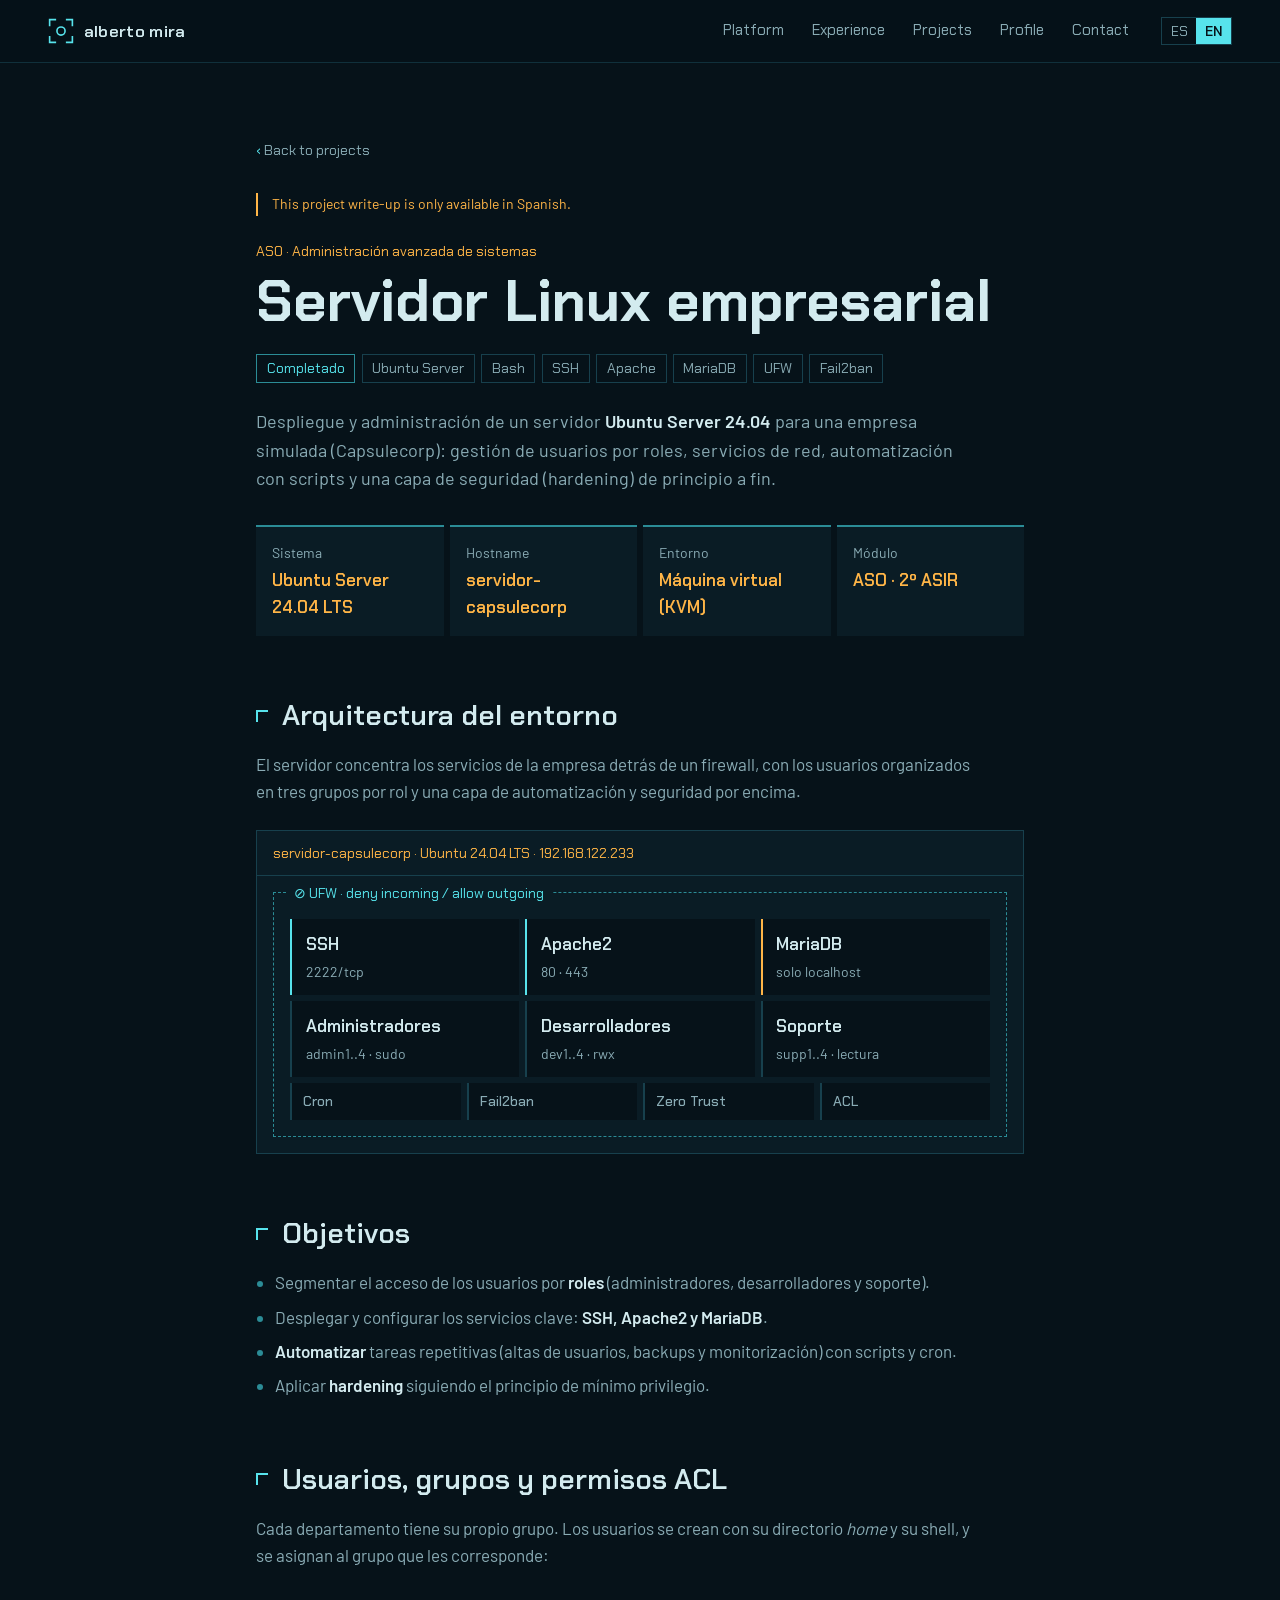
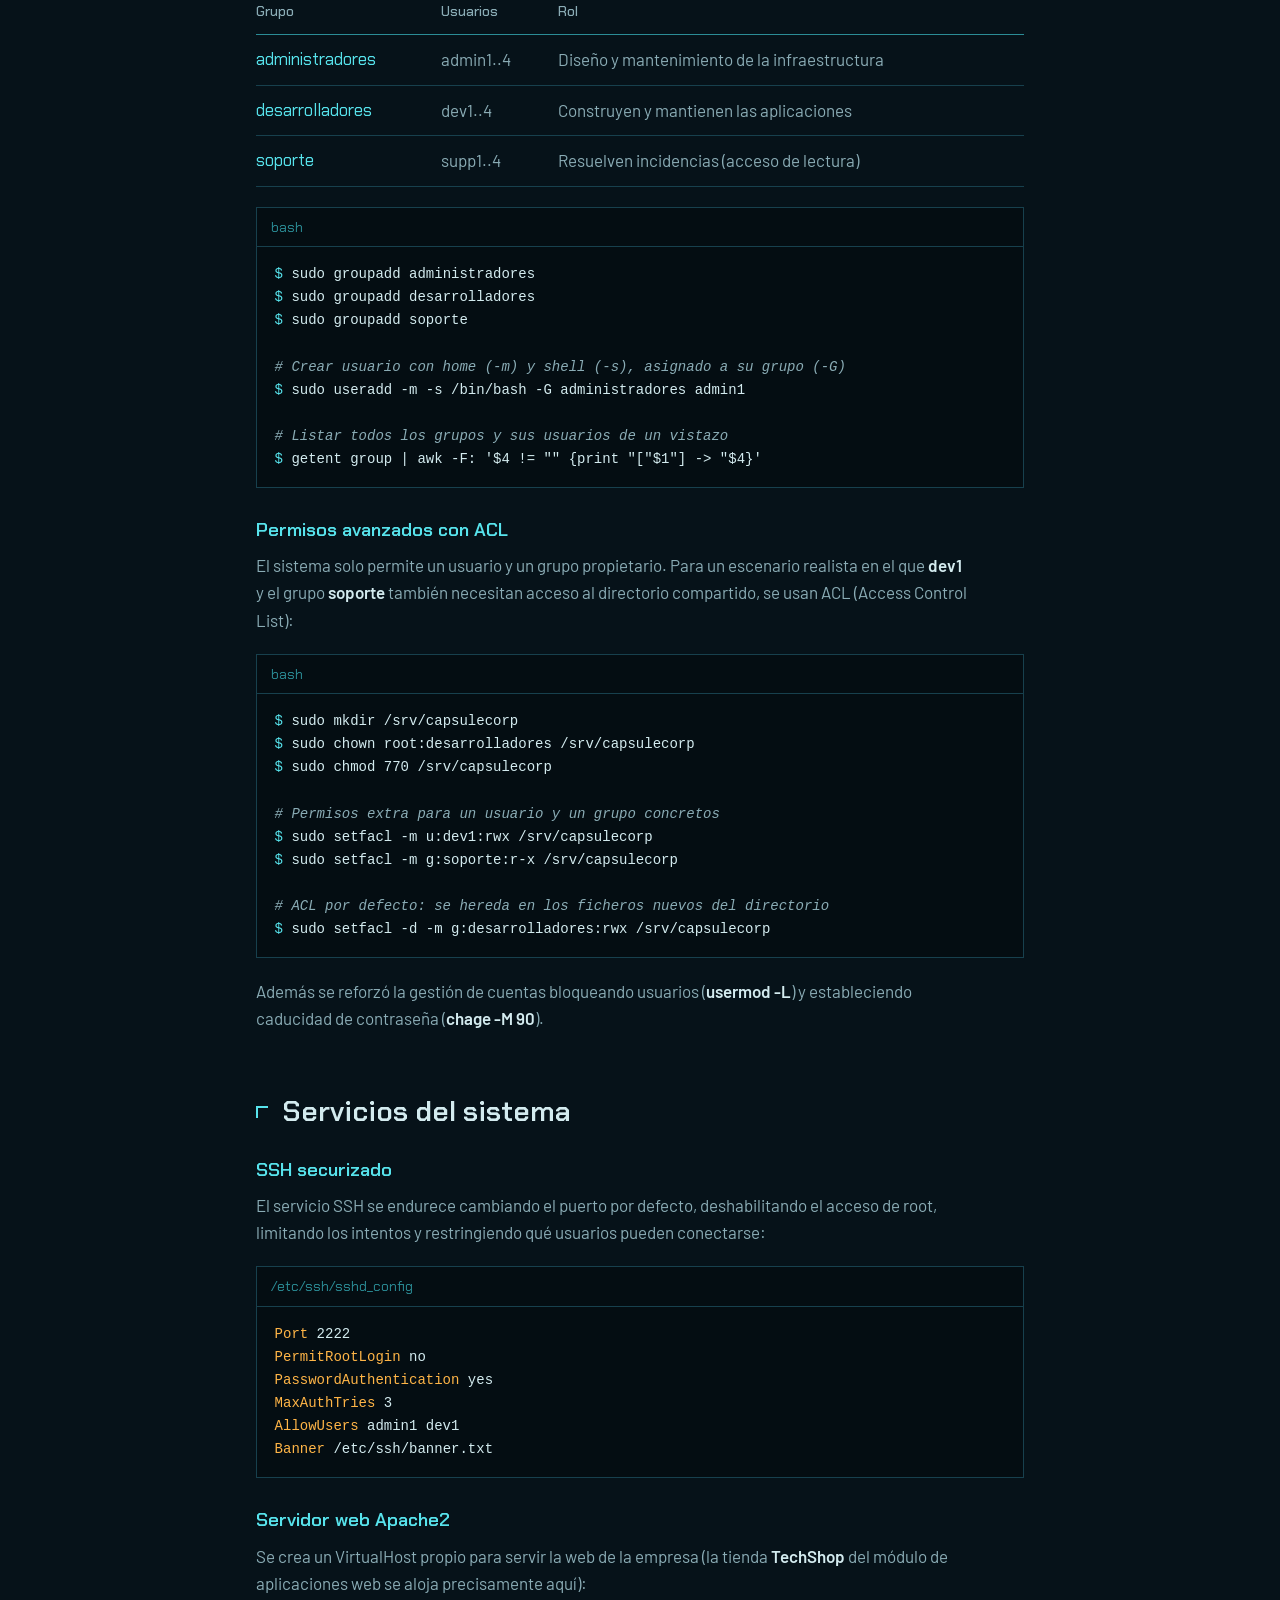
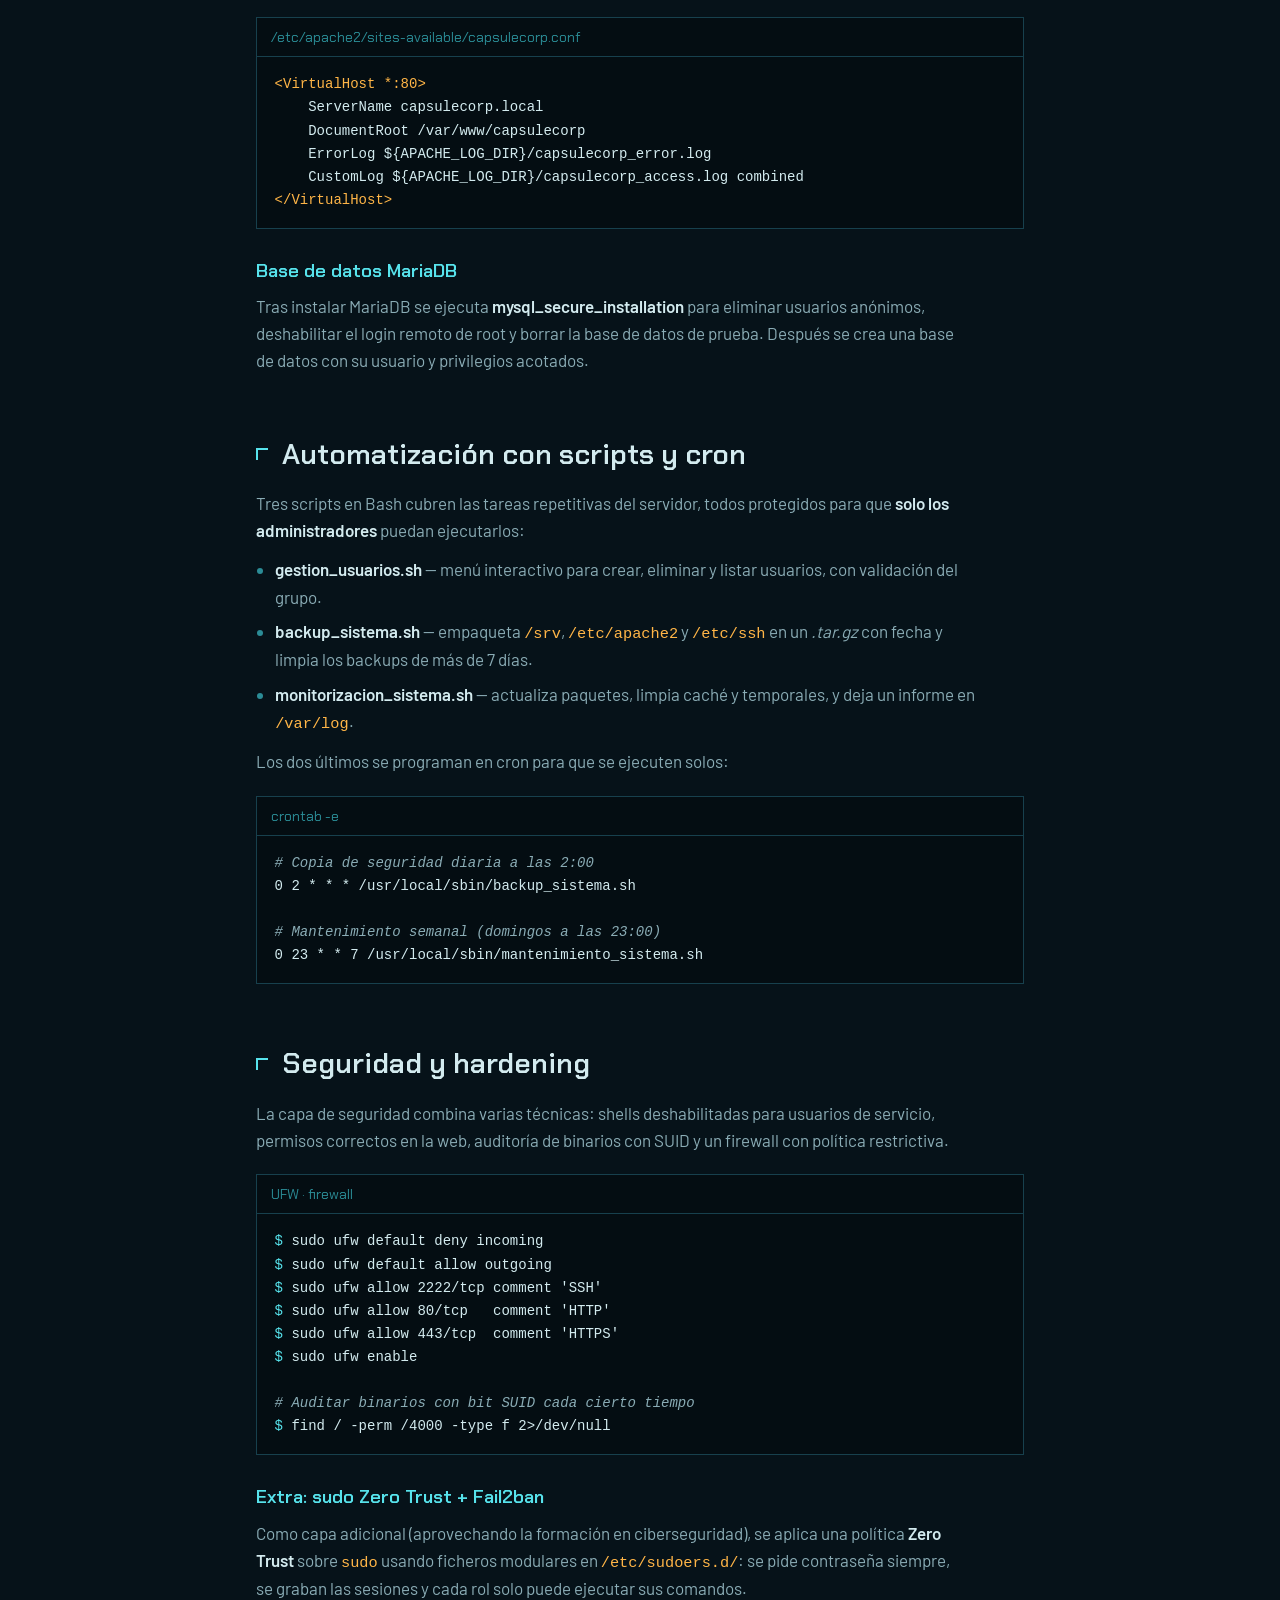
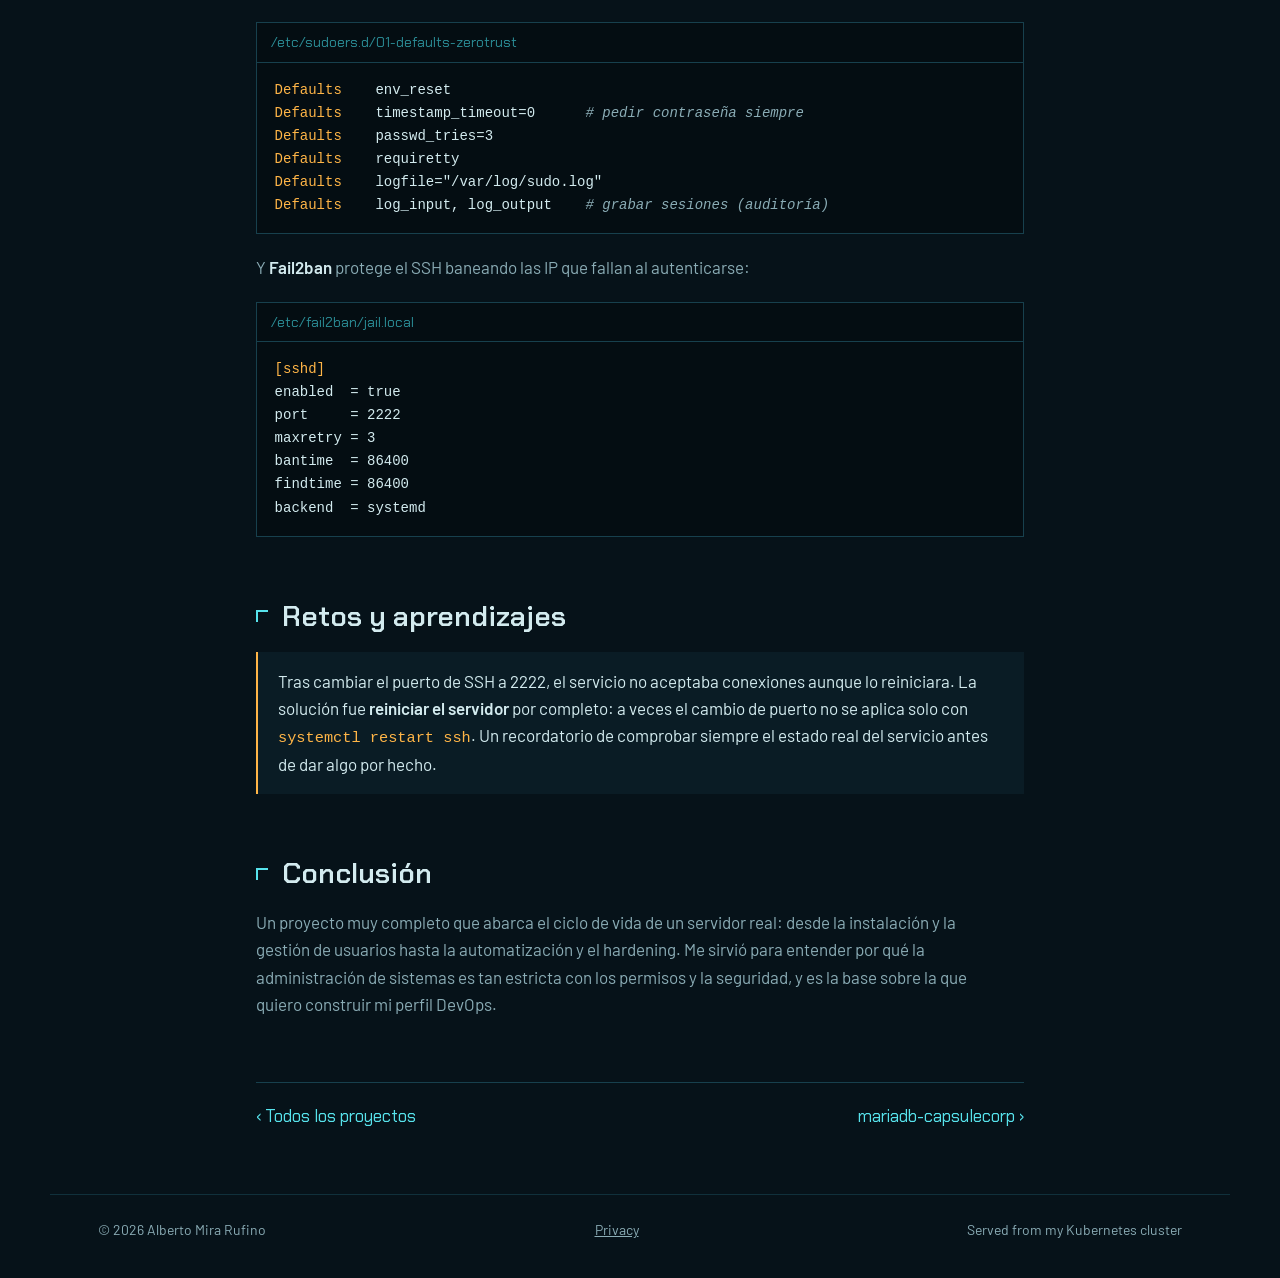
==== commit 004d0f1f: "Privacidad: fuentes locales, políticas de privacidad y consentimiento en el formulario." ====
--- a/proyectos/capsulecorp-server.html
+++ b/proyectos/capsulecorp-server.html
@@ -7,10 +7,6 @@
 
   <!-- Favicon -->
   <link rel="icon" type="image/svg+xml" href="../favicon.svg" />
-
-  <link rel="preconnect" href="https://fonts.googleapis.com" />
-  <link rel="preconnect" href="https://fonts.gstatic.com" crossorigin />
-  <link href="https://fonts.googleapis.com/css2?family=Chakra+Petch:wght@400;500;600;700&family=Barlow:wght@400;500;600&display=swap" rel="stylesheet" />
 
   <link rel="stylesheet" href="../css/hud.css" />
 </head>
@@ -298,6 +294,7 @@
 
   <footer class="foot">
     <p>© 2026 Alberto Mira Rufino</p>
+    <p><a href="../privacidad.html"><span lang="es">Privacidad</span><span lang="en">Privacy</span></a></p>
     <p class="host-info">
       <span lang="es" data-host-es>Publicada en GitHub Pages y en mi clúster Kubernetes</span>
       <span lang="en" data-host-en>Published on GitHub Pages and on my Kubernetes cluster</span>
--- a/css/hud.css
+++ b/css/hud.css
@@ -2,6 +2,73 @@
    PORTFOLIO · Alberto Mira
    Estilo HUD (cian + ámbar)
    ========================================================= */
+
+/* ---------- 0. Fuentes locales ---------- */
+/* Fuentes alojadas en la propia web (licencia SIL Open Font License 1.1).
+   No se pide nada a servidores de terceros al cargar la página. */
+
+@font-face {
+  font-family: 'Chakra Petch';
+  font-style: normal;
+  font-weight: 400;
+  font-display: swap;
+  src: url('../fonts/chakra-petch-latin-400-normal.woff2') format('woff2');
+  unicode-range: U+0000-00FF,U+0131,U+0152-0153,U+02BB-02BC,U+02C6,U+02DA,U+02DC,U+0304,U+0308,U+0329,U+2000-206F,U+20AC,U+2122,U+2191,U+2193,U+2212,U+2215,U+FEFF,U+FFFD;
+}
+
+@font-face {
+  font-family: 'Chakra Petch';
+  font-style: normal;
+  font-weight: 500;
+  font-display: swap;
+  src: url('../fonts/chakra-petch-latin-500-normal.woff2') format('woff2');
+  unicode-range: U+0000-00FF,U+0131,U+0152-0153,U+02BB-02BC,U+02C6,U+02DA,U+02DC,U+0304,U+0308,U+0329,U+2000-206F,U+20AC,U+2122,U+2191,U+2193,U+2212,U+2215,U+FEFF,U+FFFD;
+}
+
+@font-face {
+  font-family: 'Chakra Petch';
+  font-style: normal;
+  font-weight: 600;
+  font-display: swap;
+  src: url('../fonts/chakra-petch-latin-600-normal.woff2') format('woff2');
+  unicode-range: U+0000-00FF,U+0131,U+0152-0153,U+02BB-02BC,U+02C6,U+02DA,U+02DC,U+0304,U+0308,U+0329,U+2000-206F,U+20AC,U+2122,U+2191,U+2193,U+2212,U+2215,U+FEFF,U+FFFD;
+}
+
+@font-face {
+  font-family: 'Chakra Petch';
+  font-style: normal;
+  font-weight: 700;
+  font-display: swap;
+  src: url('../fonts/chakra-petch-latin-700-normal.woff2') format('woff2');
+  unicode-range: U+0000-00FF,U+0131,U+0152-0153,U+02BB-02BC,U+02C6,U+02DA,U+02DC,U+0304,U+0308,U+0329,U+2000-206F,U+20AC,U+2122,U+2191,U+2193,U+2212,U+2215,U+FEFF,U+FFFD;
+}
+
+@font-face {
+  font-family: 'Barlow';
+  font-style: normal;
+  font-weight: 400;
+  font-display: swap;
+  src: url('../fonts/barlow-latin-400-normal.woff2') format('woff2');
+  unicode-range: U+0000-00FF,U+0131,U+0152-0153,U+02BB-02BC,U+02C6,U+02DA,U+02DC,U+0304,U+0308,U+0329,U+2000-206F,U+20AC,U+2122,U+2191,U+2193,U+2212,U+2215,U+FEFF,U+FFFD;
+}
+
+@font-face {
+  font-family: 'Barlow';
+  font-style: normal;
+  font-weight: 500;
+  font-display: swap;
+  src: url('../fonts/barlow-latin-500-normal.woff2') format('woff2');
+  unicode-range: U+0000-00FF,U+0131,U+0152-0153,U+02BB-02BC,U+02C6,U+02DA,U+02DC,U+0304,U+0308,U+0329,U+2000-206F,U+20AC,U+2122,U+2191,U+2193,U+2212,U+2215,U+FEFF,U+FFFD;
+}
+
+@font-face {
+  font-family: 'Barlow';
+  font-style: normal;
+  font-weight: 600;
+  font-display: swap;
+  src: url('../fonts/barlow-latin-600-normal.woff2') format('woff2');
+  unicode-range: U+0000-00FF,U+0131,U+0152-0153,U+02BB-02BC,U+02C6,U+02DA,U+02DC,U+0304,U+0308,U+0329,U+2000-206F,U+20AC,U+2122,U+2191,U+2193,U+2212,U+2215,U+FEFF,U+FFFD;
+}
 
 /* ---------- 1. Tokens ---------- */
 :root {
@@ -576,6 +643,19 @@
 .callout { margin-top: 1rem; padding: 1rem 1.25rem; background: var(--panel); border-left: 2px solid var(--amber); }
 .callout .ico { display: none; }
 .callout p { color: var(--text); }
+
+/* página de privacidad */
+.legal-date { margin-top: 0.75rem; font-size: var(--fs-sm); color: var(--muted); }
+.legal .info-table td:first-child { width: 11rem; }
+.legal a:not(.back):not(.btn) { color: var(--cyan); }
+.foot a { color: var(--muted); }
+.foot a:hover { color: var(--cyan); }
+
+/* casilla de consentimiento del formulario */
+.consent { display: grid; grid-template-columns: auto 1fr; gap: 0.6rem; align-items: start; font-size: var(--fs-sm); color: var(--muted); }
+.consent input { width: 1.05rem; height: 1.05rem; margin-top: 0.2rem; accent-color: var(--cyan); }
+.consent input[aria-invalid="true"] { outline: 2px solid var(--amber); outline-offset: 2px; }
+.consent a { color: var(--cyan); }
 
 /* navegación entre proyectos */
 .detail-foot-nav {
